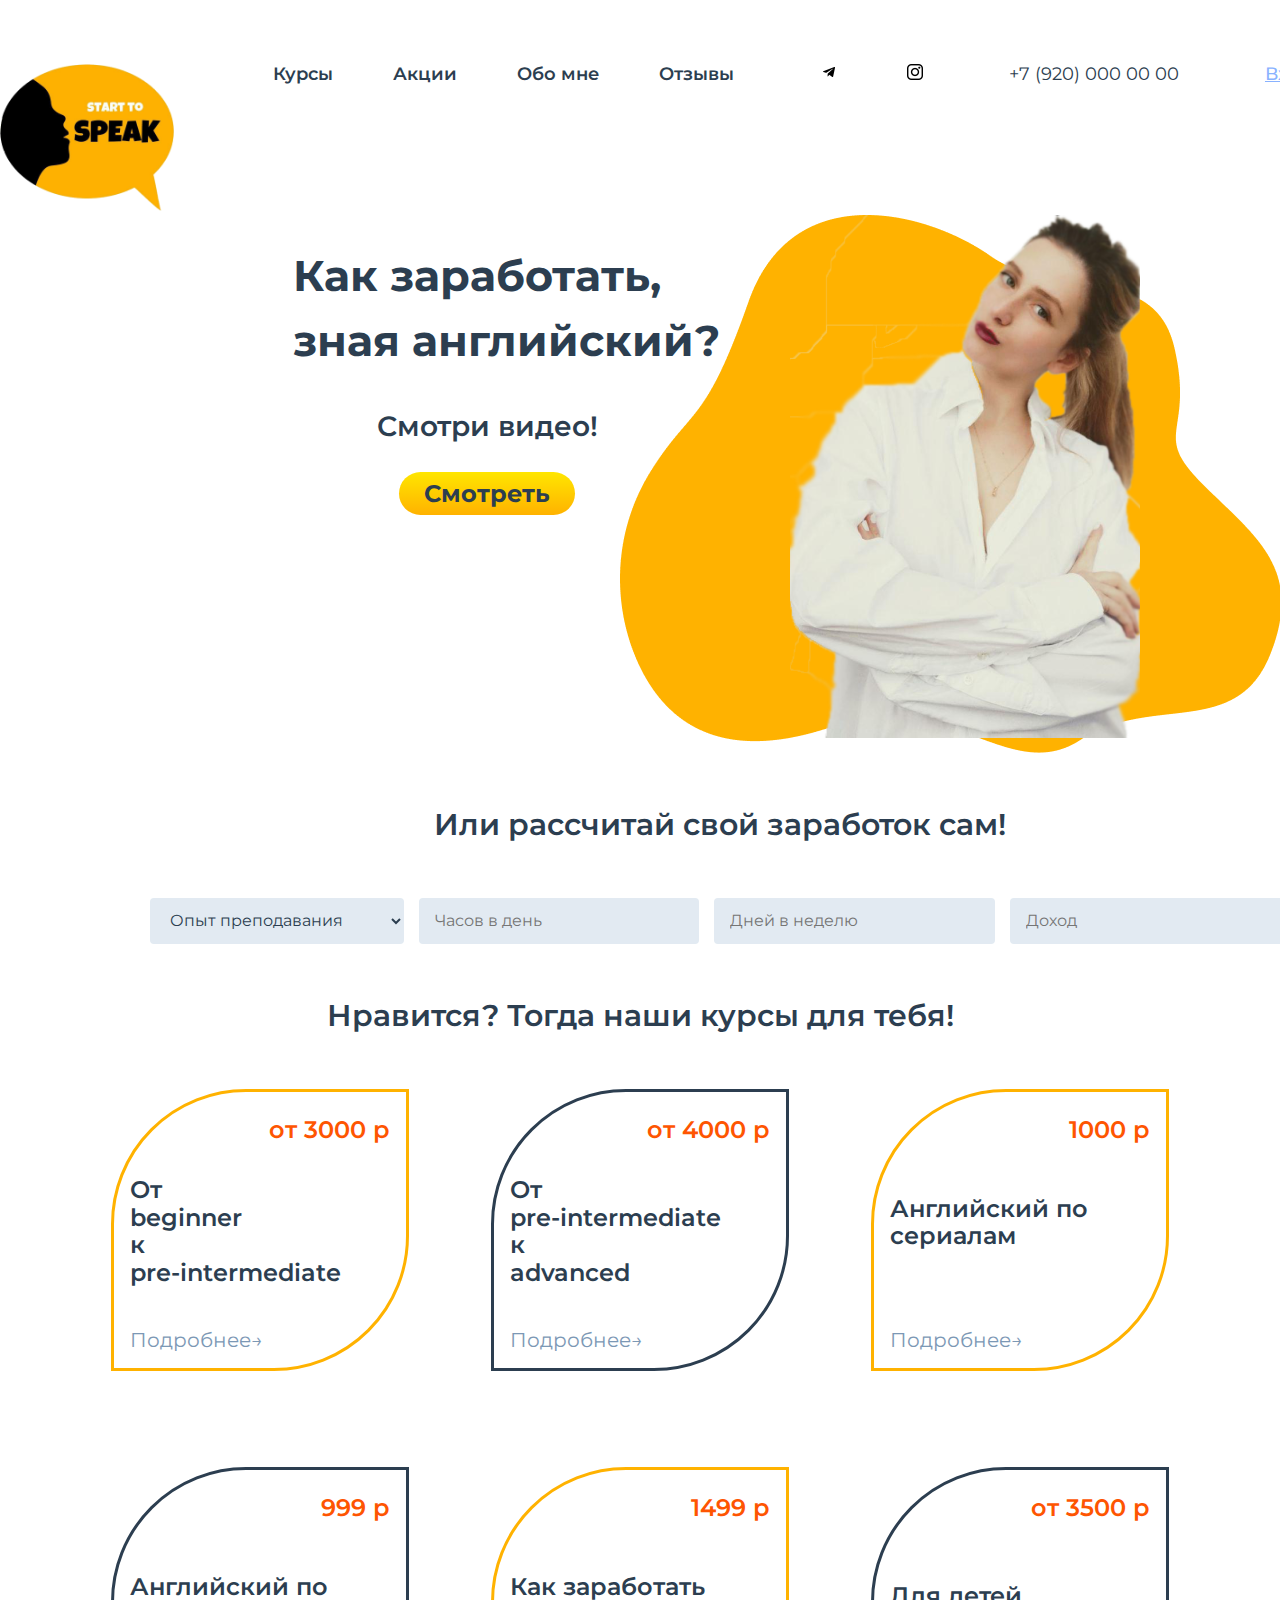
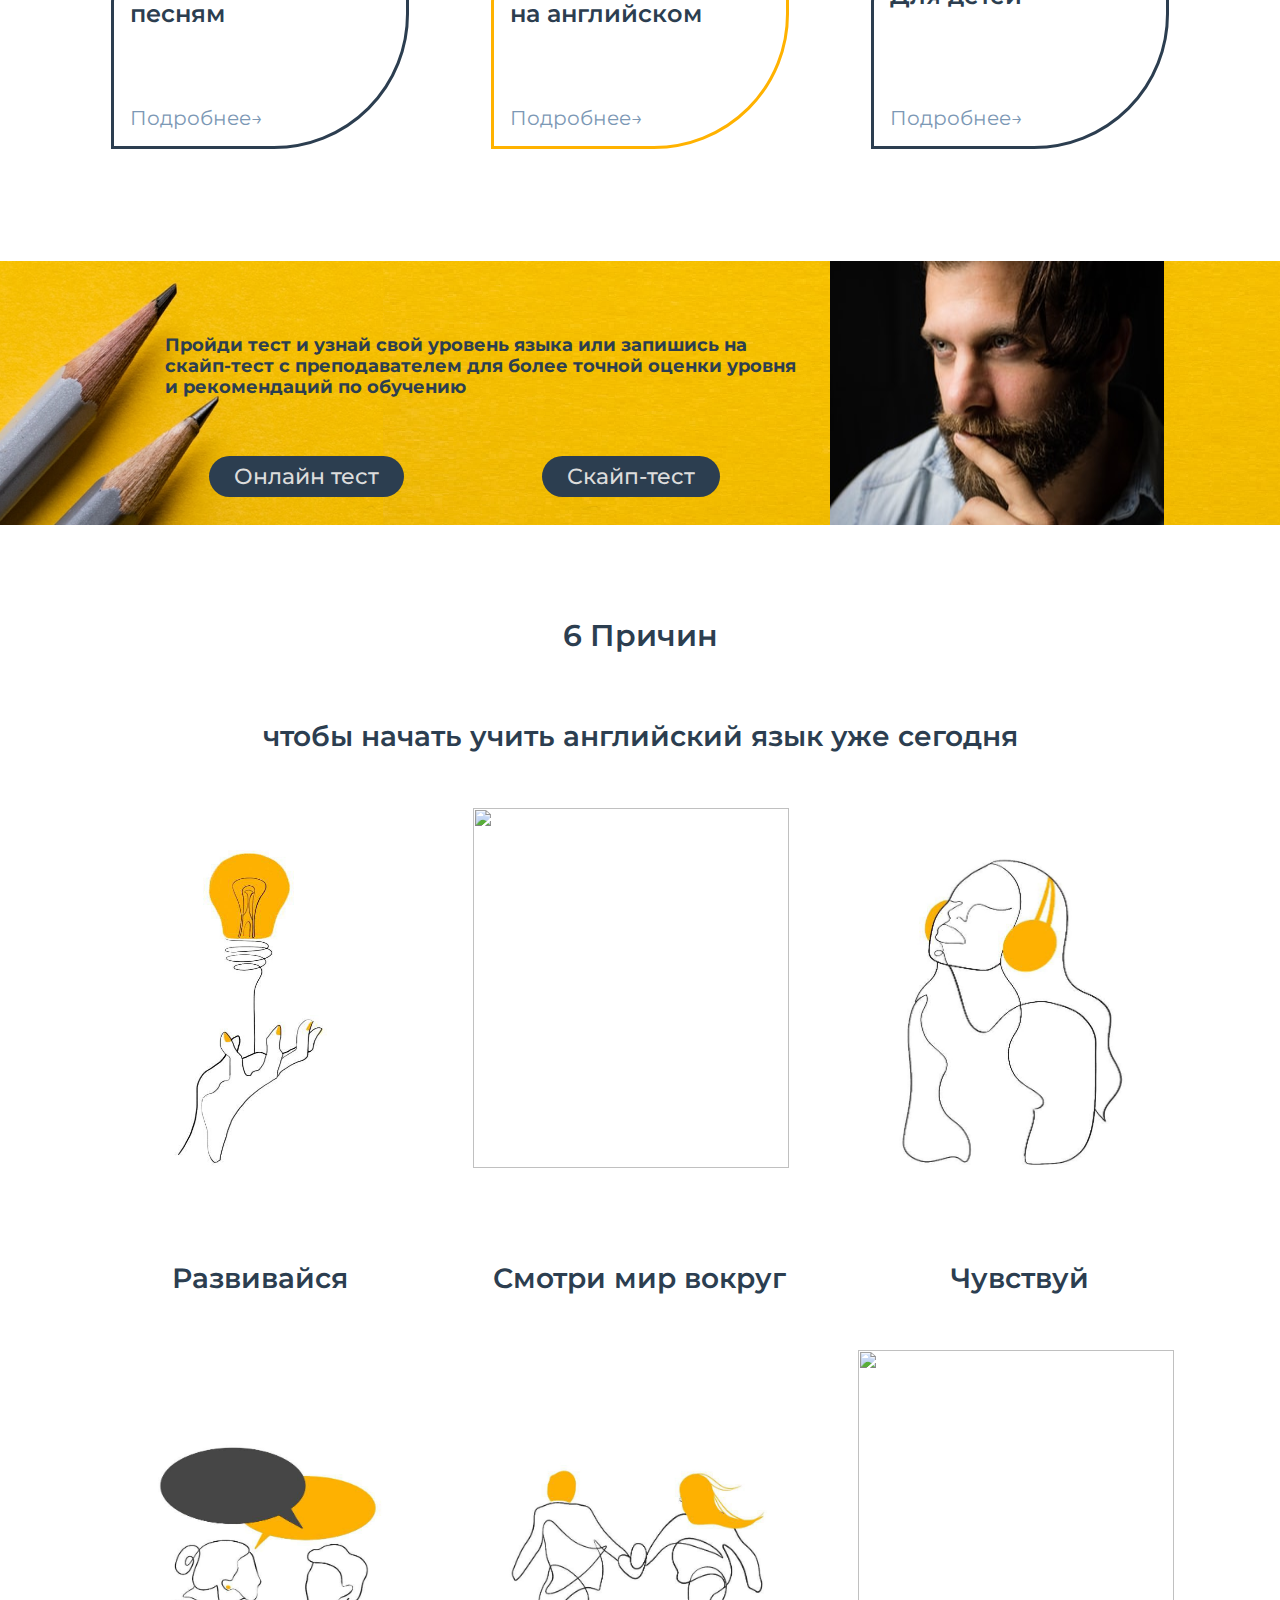
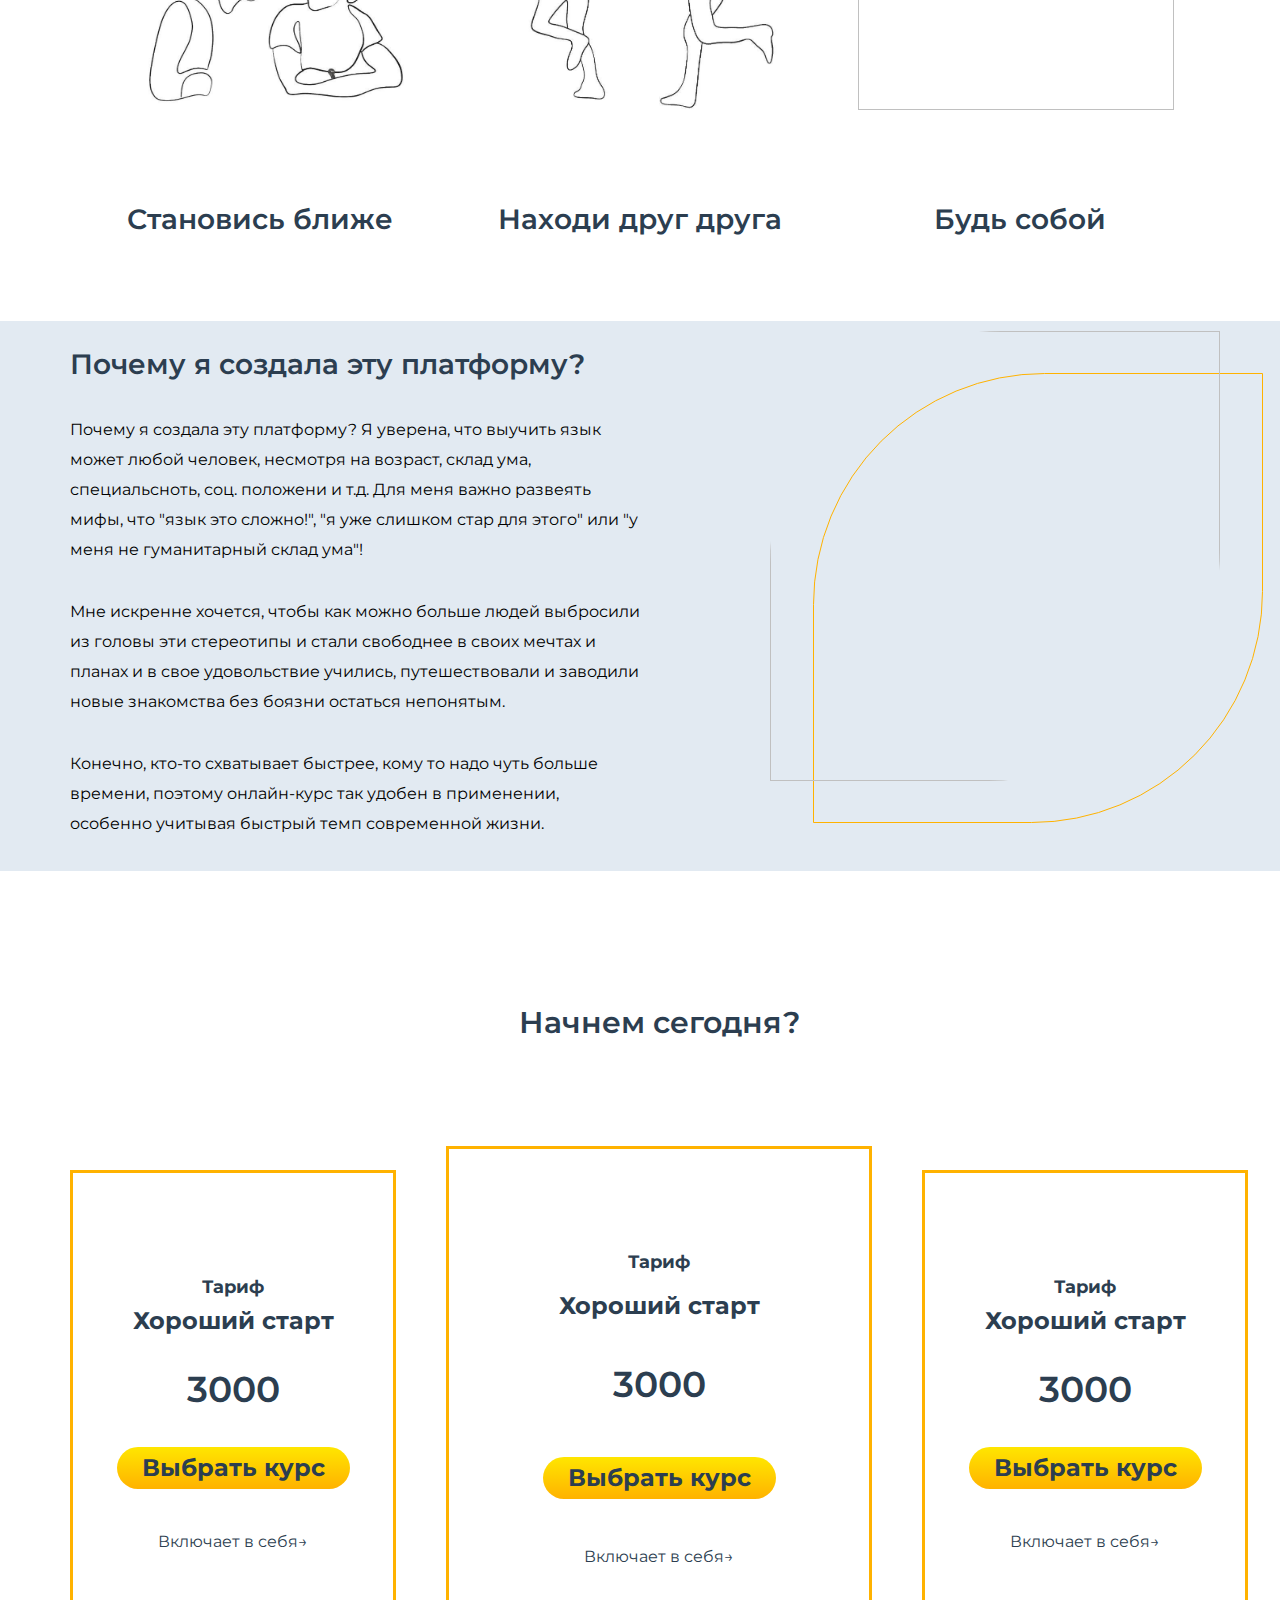
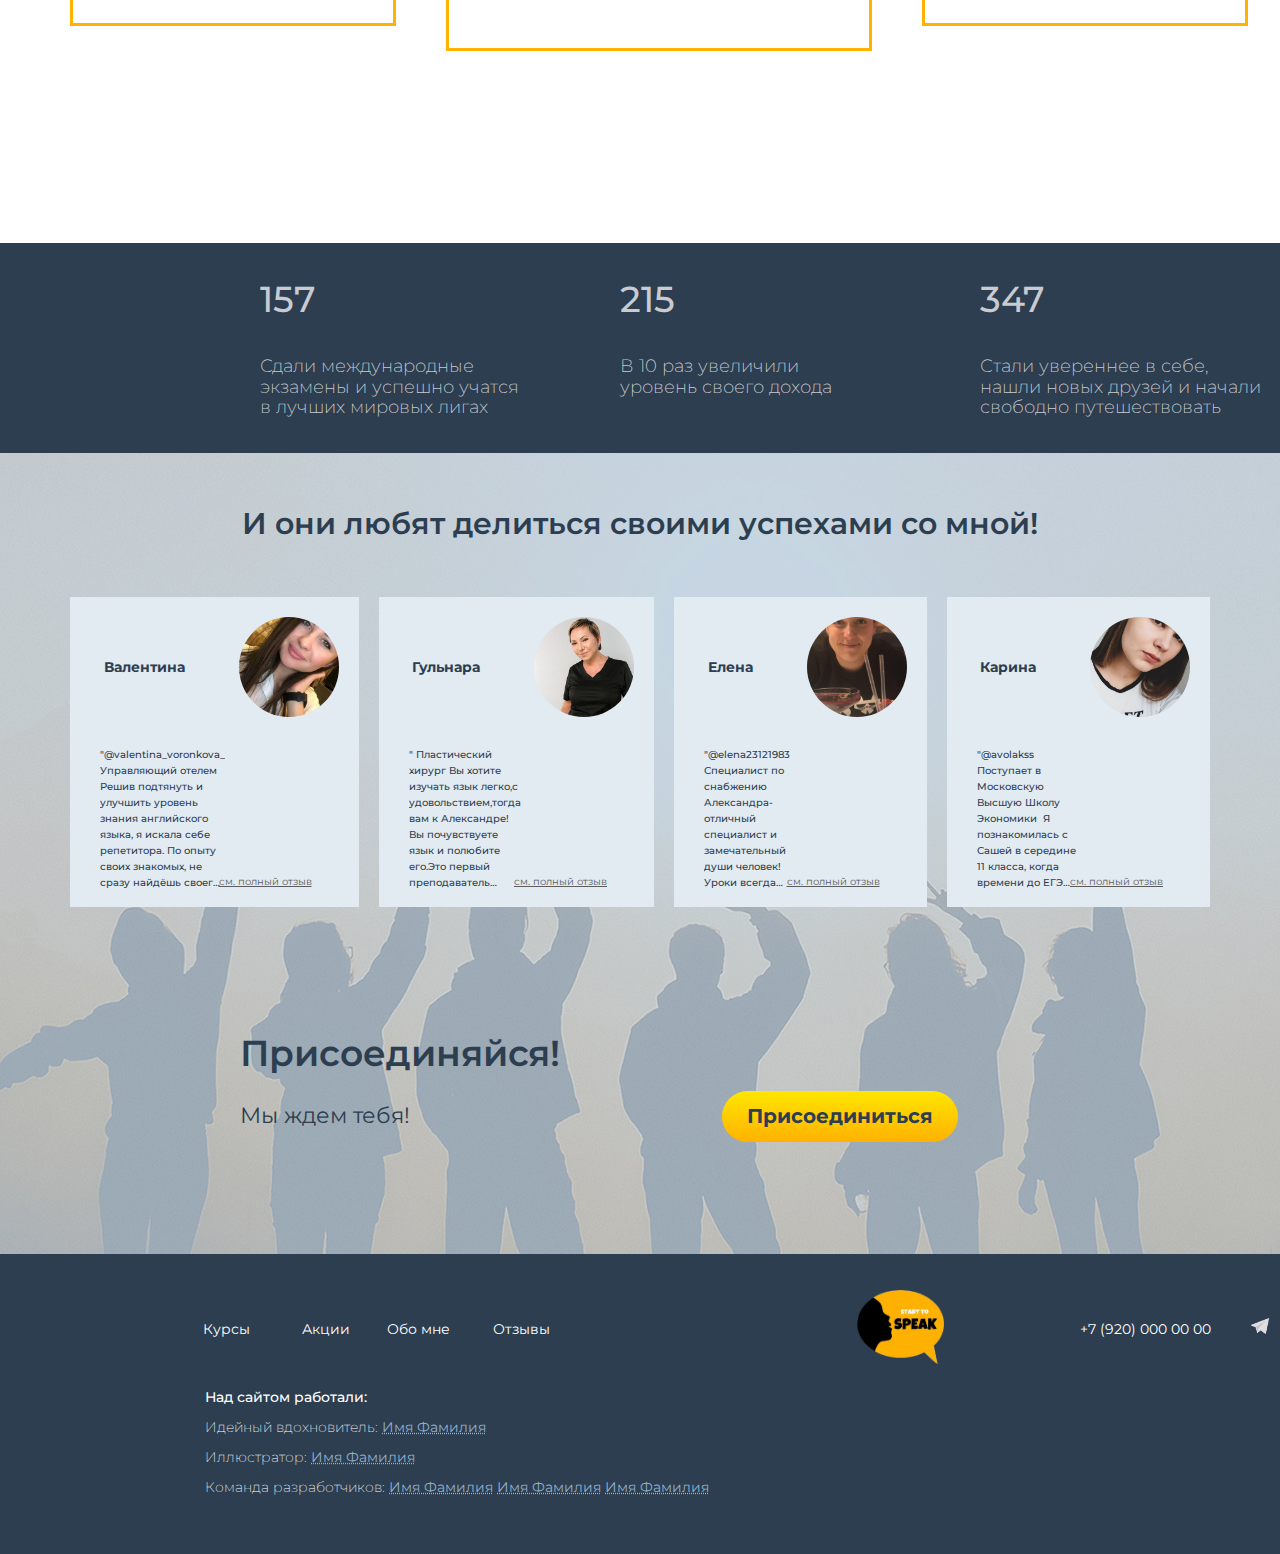
==== index.html @ d88ab827 "Merge branch 'master' of https://github.com/taulybys/start-to-speak.github.io" ====
<!DOCTYPE html>
<html>
<head>
    <meta charset='utf-8'>
    <link rel='stylesheet' type='text/css' media='screen' href='style.css'>
    <title>Page Title</title>
    <meta name="viewport" content="width=device-width, initial-scale=1">
    <link rel="stylesheet" href="normalize.css">
    <link href="https://fonts.googleapis.com/css2?family=Montserrat:wght@200;300;400;500;600;700;800&display=swap" rel="stylesheet">
    <script src="http://code.jquery.com/jquery-latest.min.js" type="text/javascript"></script>
    <script src='go.js'></script>
    <script src='base.js'></script>
</head>
<body>
     <div class="preloader">
    <div class="preloader__row">
      <div class="preloader__item"></div>
      <div class="preloader__item"></div>
    </div>
  </div>
    <script>
    window.onload = function () {
      document.body.classList.add('loaded_hiding');
      window.setTimeout(function () {
        document.body.classList.add('loaded');
        document.body.classList.remove('loaded_hiding');
      }, 500);
    }
  </script>
  <div class="inTop"><span>Наверх</span></div>
    <header class="header">
    <div class="top-content width1440 d-grid">
        <div class="logo">
            <img src="images/logo.png" alt="Start to Speak" title="Start to Speak"/>
        </div>
        <nav class="top-menu d-grid m0">
            <ul class="top-menu-list d-grid l-style-n m0">
                <li><a href="course.html">Курсы</a></li>
                <li><a href="akcii.html">Акции</a></li>
                <li><a href="about_me.html">Обо мне</a></li>
                <li><a href="otzyvy-buttons.html">Отзывы</a></li>
            </ul>
        </nav>
            <div class="top-contacts d-grid">
                <a href=""><img src="images/telegram.png" alt="telegram" class="telegram"></a>
                <a href=""><img src="images/instagram.png" alt="instagram" class="instagram"></a>
                <p class="number m0">+7 (920) 000 00 00</p>
                <a href="">Вход/Регистрация</a>
            </div>
    </div>
    </header>
    <section class="section">
    <div class="section-item-1 d-grid width1440">
        <div>
            <h1>Как заработать,<br>зная английский?</h1>
            <h4>Смотри видео!</h4>
            <a href="" class="btn-yellow">Смотреть</a>
        </div>
        <img src="images/centralphoto.png" alt="" class="d-grid">
    </div>
    <div class="section-item-2 width1440">
        <h2 class = "secondary-title">Или рассчитай свой заработок сам!</h2>
        <form class="d-grid width1140 m0">
        	<select class = "select" name="Опыт" onchange="calc()" id="experience">
        		<option value = "none" id = "" hidden="">Опыт преподавания</option>
        		<option value="250">Без опыта</option>
        		<option value="500">3-10 учеников</option>
        		<option value="1000">Более 10 учеников</option>
        	</select>
            <input type="number" onchange="calc()" value="" name="" id="hour" placeholder="Часов в день" required />
            <input type="number" onchange="calc()" value="" name="" id="day" placeholder="Дней в неделю" required />
            <input type="number" onchange="calc()" value="" name="" id="result" placeholder="Доход" required />
        </form>
    </div>
    <div class="section-item-3 width1140">
        <h2 class = "secondary-title">Нравится? Тогда наши курсы для тебя!</h2>
        <div class="course d-grid">
            <div class="course-item-1 b-yellow d-grid">
                <p>от 3000 р</p>
                <h4>От<br>beginner<br>к<br>pre-intermediate</h4>
                <a href="">Подробнее→</a>
            </div>
            <div class="course-item-2 b-black d-grid">
                <p>от 4000 р</p>
                <h4>От<br>pre-intermediate<br>к<br>advanced</h4>
                <a href="">Подробнее→</a>
            </div>
            <div class="course-item-3 b-yellow d-grid">
                <p>1000 р</p>
                <h4>Английский по<br>сериалам</h4>
                <a href="">Подробнее→</a>
            </div>
            <div class="course-item-4 b-black d-grid">
                <p>999 р</p>
                <h4>Английский по<br>песням</h4>
                <a href="">Подробнее→</a>
            </div>
            <div class="course-item-5 b-yellow d-grid">
                <p>1499 р</p>
                <h4>Как заработать<br>на английском</h4>
                <a href="">Подробнее→</a>
            </div>
            <div class="course-item-6 b-black d-grid">
                <p>от 3500 р</p>
                <h4>Для детей</h4>
                <a href="">Подробнее→</a>
            </div>
        </div>                                                          
    </div>                  
    <div class="section-item-4">
        <div>
            <h5>Пройди тест и узнай свой уровень языка или запишись на<br>скайп-тест с преподавателем для более точной оценки уровня<br>и рекомендаций по обучению</h5>
            <a href="" class="btn-dark">Онлайн тест</a>
            <a href="" class="btn-dark">Скайп-тест</a>
        </div>
    </div>
    <div class="section-item-5">
    	<h2 class = "secondary-title">6 Причин</h2>
    	<h4>чтобы начать учить английский язык уже сегодня</h4>
    	<div class="cases width1140 d-grid">
    		<div class="case-1 case-frame">
    			<img class = "case-img" src="images/hand-and-lamp1.jpg" alt="">
    			<p class="case">Учись в лучших институтах мира</p>
    			<h4>Развивайся</h4>
    		</div>
    		<div class="case-2 case-frame">
    			<img class = "case-img" src="images/for-travelling2.jpg" alt="">
    			<p class="case">Путешествуй, не ограничивая себя</p>
    			<h4>Смотри мир вокруг</h4>
    		</div>
    		<div class="case-3 case-frame">
    			<img class = "case-img" src="images/feel1.jpg" alt="">
    			<p class="case">Смотри, слушай, читай</p>
    			<h4>Чувствуй</h4>
    		</div>
    		<div class="case-4 case-frame">
    			<img class = "case-img" src="images/be-closer1.jpg" alt="">
    			<p class="case">Находи друзей и партнеров по всему миру</p>
    			<h4>Становись ближе</h4>
    		</div>
    		<div class="case-5 case-frame">
    			<img class = "case-img" src="images/find-each-other1.jpg" alt="">
    			<p class="case">Найди любовь, где бы она ни пряталась</p>
    			<h4>Находи друг друга</h4>
    		</div>
    		<div class="case-6 case-frame">
    			<img class = "case-img" src="images/crowd2.jpg" alt="">
    			<p class="case">Выбирай сам где хочешь быть.</p>
    			<h4>Будь собой</h4>
    		</div>
    	</div>
    </div>
    <div class = "max-width-container">
	    <div class="why-create d-grid width1140">
	    	<div class="text-block">
	    		<h3>Почему я создала эту платформу?</h3>
	    		<p>Почему я создала эту платформу?

					Я уверена, что выучить язык может любой человек, несмотря на возраст, склад ума, специальсноть, соц. положени и т.д. Для меня важно развеять мифы, что "язык это сложно!", "я уже слишком стар для этого" или "у меня не гуманитарный склад ума"! <br>
				</p>

				<p>
					Мне искренне хочется, чтобы как можно больше людей выбросили из головы эти стереотипы и стали 	свободнее в своих мечтах и планах и в свое удовольствие учились, путешествовали и заводили новые знакомства без боязни остаться непонятым. <br>
				</p>

				<p>
					Конечно, кто-то схватывает быстрее, кому то надо чуть больше времени, поэтому онлайн-курс так удобен в применении, особенно учитывая быстрый темп современной жизни.
				</p>
	    	</div>
	    
	    	<div class="image-block">
	    		<div class="rectangle"><p> </p></div>
	    		<img class = "rounded-photo"src="images/teacher2.jpg" alt="">
	    	</div>
    	</div>
    </div>
    <div class="tarifes d-grid width1140">
    	<h2 class = "secondary-title">Начнем сегодня?</h2>
    	<div class="good-start d-grid">
    		<h4>Тариф</h4>
    		<h3>Хороший старт</h3>
    		<p>3000</p>
    		<a href=""class = "btn-yellow-tarifes">Выбрать курс</a>
            <a href="">Включает в себя→</a>
        </div>
    	<div class="teacher-pet d-grid">
    		<h4>Тариф</h4>
    		<h3>Хороший старт</h3>
    		<p>3000</p>
    		<a href=""class = "btn-yellow-tarifes">Выбрать курс</a>
    		<a href="">Включает в себя→</a>
    	</div>
    	<div class="intensive d-grid">
    		<h4>Тариф</h4>
    		<h3>Хороший старт</h3>
    		<p>3000</p>
    		<a href=""class = "btn-yellow-tarifes">Выбрать курс</a>
    		<a href="">Включает в себя→</a>
    	</div>
    </div>
    <div class="backgound-tarif--to-footer">
    <div class="section-item-7">
        <div class="result width1440 d-grid m0">
            <h3>157</h3>
            <h3>215</h3>
            <h3>347</h3>
            <h5>Сдали международные<br>экзамены и успешно учатся<br>в лучших мировых лигах</h5>
            <h5>В 10 раз увеличили<br>уровень своего дохода</h5>
            <h5>Стали увереннее в себе,<br>нашли новых друзей и начали<br>свободно путешествовать</h5>
        </div>
    </div>
    <div class="section-item-8">
        <h2 class="secondary-title">И они любят делиться своими успехами со мной!</h2>
        <div class="review d-grid m0 width1140">
            <div class="review-item-1 background d-grid r-i-col">
                <h6>Валентина</h6>
                <div class="circle back-img-item-1">
                </div>
                <p class="crop-text">"@valentina_voronkova_
                    Управляющий отелем
                    Решив подтянуть и улучшить уровень знания английского языка, я искала себе репетитора. По опыту своих знакомых, не сразу найдёшь своего учителя, с которым будем комфортно, понятно и адаптивно! Многие меняют ни одного репетитора, в процессе обучения. Но мне дико повезло, и встретив Александру, с нашей первой встречи, я поняла, что наше общение будет перспективно 😊 
                    Саша, прекрасный человек и высококлассный профессионал  своего дела, я получаю дикое удовольствие от наших уроков, много получаю полезных советов от Саши по обучению и самостоятельно! 
                    Саша, спасибо тебе большое за твой труд и за твою сто процентную отдачу❤️🙏🏻"</p><a href="otzyvy-list.html">см. полный отзыв</a>
            </div>
            <div class="review-item-2 background d-grid r-i-col">
                <h6>Гульнара</h6>
                <div class="circle back-img-item-2">
                </div>
                <p class="crop-text">"
                    Пластический хирург
                    Вы хотите изучать язык легко,с удовольствием,тогда вам к Александре!
                    Вы почувствуете язык и полюбите его.Это первый преподаватель который открыл для меня доступную и понятную грамматику английского языка.Если вы выберете этого преподавателя,у вас точно все получится!Удачи!!"</p><a href="otzyvy-list.html">см. полный отзыв</a>
            </div>
            <div class="review-item-3 background d-grid r-i-col">
                <h6>Елена</h6>
                <div class="circle back-img-item-3">
                </div>
                <p class="crop-text">"@elena23121983
                    Специалист по снабжению
                    Александра- отличный специалист и замечательный души человек! Уроки всегда изобилуют интересными фактами и лайфхаками как перевести слово по смыслу, как подобрать синонимы и сделать свою речь на английском языке более разнообразной. Программы уроков очень адаптивны, 95% разговора на ЛЮБУЮ тему - на английском. Это очень круто! А когда преподаватель и по-человечески интересен и разносторонне развит - то успех у учеников точно будет! Это моя четвёртая попытка выучить язык и первый раз мне действительно учеба нравится! Спасибо! "</p><a href="otzyvy-list.html">см. полный отзыв</a>
            </div>
            <div class="review-item-4 background d-grid r-i-col">
                <h6>Карина</h6>
                <div class="circle back-img-item-4">
                </div>
                <p class="crop-text">"@avolakss
                    Поступает в Московскую Высшую Школу Экономики 
                    Я познакомилась с Сашей в середине 11 класса, когда времени до ЕГЭ по английскому языку оставалось не так много, а объём того, что нужно выучить, был огромным. Первое, что сразу расположило к преподавателю - открытость, лёгкость в общении и индивидуальный подход. Для меня важно, чтобы заниматься было комфортно, а прогресс чувствовался. Во время подготовки Саша очень тактично и мягко указывала на мои ошибки, подробно разбирая каждую из них. С первого занятия было понятно, что у неё есть своя методика, свой особый стиль преподавания. Кроме того, Саша пунктуальна, занятия всегда начинались вовремя, и даже с учётом того, что в середине года мы были вынуждены были перейти на онлайн-режим (а это был мой первый подобный опыт), качество занятий осталось неизменно высоким. Профессионализм Саши в сочетании с любовью к своему делу дали результат: она помогла мне не только подготовиться к экзамену, но и полюбить английский язык. 

                    Теперь я могу спокойно идти на экзамен, потому что, благодаря трепетному отношению Саши и знаниям, полученным на занятиях, я уверена в хорошем результате.
                    
                    Я считаю, что мне очень повезло с преподавателем, поэтому я хотела бы продолжать наши занятия и после ЕГЭ!"</p><a href="otzyvy-list.html">см. полный отзыв</a>
            </div>
        </div>
    </div>
    <div class="section-item-9 d-grid m0">
        <h2>Присоединяйся!</h2><br>
        <h4>Мы ждем тебя!</h4>
        <a href="">Присоединиться</a>
    </div>
    </div>
    </section>
    <footer class="footer">
        <div class="footer-content width1440 d-grid">
            <nav class="footer-menu d-grid">
                <ul class="footer-menu-list d-grid l-style-n">
                    <li><a href="course.html">Курсы</a></li>
                    <li><a href="">Акции</a></li>
                    <li><a href="">Обо мне</a></li>
                    <li><a href="">Отзывы</a></li>
                </ul>
            </nav>
            <div class="logo-footer">
                <img src="images/logo.png" alt="Start to Speak" title="Start to Speak"/>
            </div>
            <div class="footer-contacts d-grid">
                <p class="number">+7 (920) 000 00 00</p>
                <a href=""><img src="images/telegramwhite.png" alt="telegram" class="telegram-footer"></a>
                <a href=""><img src="images/instagramwhite.png" alt="instagram" class="instagram-footer"></a>
            </div>
            <div class="credits d-grid">
                <h5>Над сайтом работали:</h5>
                <div>
                    <p>Идейный вдохновитель:
                    <a href="">Имя Фамилия</a></p>
                </div>
                <div>
                    <p>Иллюстратор:
                    <a href="">Имя Фамилия</a></p>
                </div>            
                <div>
                    <p>Команда разработчиков:
                    <a href="">Имя Фамилия</a>
                    <a href="">Имя Фамилия</a>
                    <a href="">Имя Фамилия</a></p>
                </div>
            </div>
        </div>
    </footer>
</body>
</html>
---- style.css ----
/* FONTS/TEXT */

body {
    font-family: 'Montserrat', sans-serif;
    color: #2c3e50;
  }
a {
    text-decoration: none;
}


/* DEFAULT */


.d-grid {
    display: grid;
}
.l-style-n {
    list-style: none;
}
.btn-dark {
    padding: 7px 25px;
    background-color: #2c3e50;
    border-radius: 30px;
    font-weight: 500;
    color: gainsboro;
}
.btn-yellow {
    font-size: 24px;
    padding: 7px 25px;
    background: linear-gradient(#FFE600, #FFB200);
    border-radius: 30px;
    font-weight: 700;
    color: #2C3E50;
}
.btn-yellow-s {
    padding: 7px 25px;
    background: linear-gradient(#FFE600, #FFB200);
    border-radius: 30px;
    font-weight: 700;
    color: #2C3E50;
}
.width1440 {
    width: 1440px;
    margin: 0 auto;
}
.width1140 {
    width: 1140px;
    margin: 0 auto;
}
.width840 {
    width: 840px;
}
.b-black {
    border: 3px solid #2c3e50;
    width: 260px;
    height: 260px;
    padding-left: 1em;
    padding-right: 1em;
    padding-bottom: 1em;
    border-radius: 135px 0 135px 0;
}
.b-yellow {
    border:3px solid #ffb200;
    width: 260px;
    height: 260px;
    padding-left: 1em;
    padding-right: 1em;
    padding-bottom: 1em;
    border-radius: 135px 0 135px 0;

}
.secondary-title {
    text-align: center;
    font-size: 30px;
    font-weight: 600;
    padding: 1em;
}
.m0 {
    margin: 0 auto;
    padding: 0;
}

/*---------------------*/
/*прелоадер*/
 .preloader {
      /*фиксированное позиционирование*/
      position: fixed;
      /* координаты положения */
      left: 0;
      top: 0;
      right: 0;
      bottom: 0;
      /* фоновый цвет элемента */
      background: #fff;
      /* размещаем блок над всеми элементами на странице (это значение должно быть больше, чем у любого другого позиционированного элемента на странице) */
      z-index: 1001;
    }

    .preloader__row {
      position: relative;
      top: 50%;
      left: 50%;
      width: 70px;
      height: 70px;
      margin-top: -35px;
      margin-left: -35px;
      text-align: center;
      animation: preloader-rotate 2s infinite linear;
    }

    .preloader__item {
      position: absolute;
      display: inline-block;
      top: 0;
      background-color: #ffb200;
      border-radius: 100%;
      width: 35px;
      height: 35px;
      animation: preloader-bounce 2s infinite ease-in-out;
    }

    .preloader__item:last-child {
      top: auto;
      bottom: 0;
      animation-delay: -1s;
    }

    @keyframes preloader-rotate {
      100% {
        transform: rotate(360deg);
      }
    }

    @keyframes preloader-bounce {

      0%,
      100% {
        transform: scale(0);
      }

      50% {
        transform: scale(1);
      }
    }

    .loaded_hiding .preloader {
      transition: 0.3s opacity;
      opacity: 0;
    }

    .loaded .preloader {
      display: none;
    }


/* HEADER */
.inTop {
    position: fixed;
    left: 0px;
    top: 0px;
    width: 20%;
    height: 100%;
    opacity: 0.5;
    filter: alpha(opacity=50);
    cursor: pointer;
    display: none;
}
.inTop:hover {
    background-color:rgba(205, 214, 219, 0.3);
    z-index: 250;
    opacity: 1;
    filter: alpha(opacity=100);
}
.inTop span {
    display: block;
    width: 100%;
    margin-top: 20px;
    text-align: center;
     font-size: 110%;
    color: #52466a;
    font-family: Georgia, Times, serif;
    font-weight: bold;
}
.header {
    margin-top: 4em;
}
.top-content {
    grid-template-columns: 13% 44% 43%;
}
.logo img{
    width: 174px;
    height: 147px;
}
.telegram {
    width: 16px;
    height: 16px;
}
.instagram {
    width: 16px;
    height: 16px;
}
ul {
    padding-left: 0;
}
.top-menu {
    font-size: 18px;
}
.top-menu-list a{
    color: #2C3E50;
}
.top-menu-list a:hover {
    opacity:1;
    color: #ff6600;
    cursor: pointer;
}
.top-menu-list {
    grid-template-columns: repeat(4, auto);
    grid-gap: 60px;
    font-weight: 600;
}
.top-contacts {
    grid-template-columns: repeat(4, auto);
    font-size: 18px;
    grid-gap: 40px;
}
.top-contacts p {
    justify-items: start;
    font-weight: 400;
}
.top-contacts a:nth-child(4){
    text-decoration: underline;
    color: #89b2ff;
    font-weight: 500;
    justify-self: end;
}
.top-contacts a:nth-child(4):hover {
    opacity:1;
    color: #ff6600;
    cursor: pointer;
}

/* media */

    @media screen and (max-width: 380px) {
        body {
            width: auto;
        }
        .top-content {
            grid-template-columns: none;
            grid-template-rows: 130px 30px 30px;
            justify-items: center;
        }
        .logo img{
            width: 174px;
            height: 147px;
        }
        .telegram {
            width: 16px;
            height: 16px;
        }
        .instagram {
            width: 16px;
            height: 16px;
        }
        ul {
            padding-left: 0;
        }
        .top-menu {
            font-size: 18px;
        }
        .top-menu-list a{
            color: #2C3E50;
        }
        .top-menu-list a:hover {
            opacity:1;
            color: #ff6600;
            cursor: pointer;
        }
        .top-menu-list {
            /* grid-template-columns: none;
            grid-template-rows: repeat(4, auto); */
            grid-gap: 60px;
            font-weight: 600;
        }
        .top-contacts {
            grid-template-rows: repeat(4, auto);
            font-size: 18px;
            grid-gap: 40px;
        }
        .top-contacts p {
            justify-items: start;
            font-weight: 400;
        }
        .top-contacts a:nth-child(4){
            text-decoration: underline;
            color: #89b2ff;
            font-weight: 500;
            justify-self: end;
        }
        .top-contacts a:nth-child(4):hover {
            opacity:1;
            color: #ff6600;
            cursor: pointer;
        }
    }

/* SECTION */

/* SECITEM-1 */
 
.section-item-1 {
    grid-template-columns: 50% 50%;

}
.section-item-1 div:first-child {
    justify-self: end;
    z-index: 1;
}
.section-item-1 img {
    justify-self: start;
    margin-left: -100px;
    z-index: 0;
}
.section-item-1 h1 {
    line-height: 1.5em;
    font-size: 43px;
}
.section-item-1 h4 {
    margin-left: 3em;
    font-weight: 600;
    font-size: 28px;
}
.section-item-1 a {
    margin-left: 4.4em;
}
.section-item-1 a:hover {
    opacity:1;
    background: #FFE600; 
    cursor: pointer;
}

/* SECITEM-2 */

.section-item-2 form{
    grid-template-columns: repeat(4, auto);
    grid-gap: 15px;
}
input[type="number"] {
    padding: 0.8em 1em;
    border: 0;
    border-radius: 4px;
    background: #E2EAF2;
}
input:focus {
    outline: none;
}
.select {
    background-color: #E2EAF2;
    border-radius: 4px;
    border: 0;
    color: #2c3e50;
    font-family: Montserrat;
    padding: 0.8em 1em;
}
.select option {
    background: #E2EAF2;
}
.select option:hover {
    background: #7a98b6;
    border-bottom: dashed 1px;
    outline: dotted red;
}


/* SECITEM-3 */

.course-item-1 {
    grid-area: ci1;
}
.course-item-2 {
    grid-area: ci2;
}
.course-item-3 {
    grid-area: ci3;
}
.course-item-4 {
    grid-area: ci4;
}
.course-item-5 {
    grid-area: ci5;
}
.course-item-6 {
    grid-area: ci6;
}
.course {
    grid-template-areas: "ci1 ci2 ci3"
                         "ci4 ci5 ci6" ;
    grid-template-columns: repeat(3, 1fr);
    grid-row-gap: 6em;
    justify-items: center;
}
.course a {
    align-self: flex-end;
    font-size: 20px;
    color: #7C98B5;
}
.course a:hover {
    opacity: 1;
    color: #ff6600;
}
.course h4 {
    margin: 0;
    margin-bottom: 1em;
    align-self: auto;
    font-size: 24px;
    font-weight: 600;
}
.course p {
    color: #FE5501;
    justify-self: end;
    font-size: 24px;
    font-weight: 600;
}

/* SECITEM-4 */

.section-item-4 h5 {
    padding-top: 4em;
    padding-bottom: 2em;
}
.section-item-4 a:nth-child(2) {
    margin-left: 2em;
}
.section-item-4 a:nth-child(3){
    margin-left: 6em;
}
.section-item-4 a:hover {
    opacity:1;
    background: #ffffff; 
    color: #5c5c5c;
    cursor: pointer;
}
.section-item-4  {
    margin: 0 auto;
    margin-top: 7em;
    background: url("images/skype1.png") no-repeat;
    background-color: #E9B200;
}
.section-item-4 div:nth-child(1) {
    margin: 0 auto;
    padding-left: 7.5em;
    width: 1140px;
    height: 264px;
    background: url("images/photo-1521572267360-ee0c2909d518.jpg") no-repeat 830px;
    font-size: 22px;
}

/*SECITEM-5*/

.section-item-5 {
    margin-top: 4em;
}
.section-item-5 h4{
    margin-bottom: 2em;
    text-align: center;
    font-size: 28px;
    font-weight: 600;
}
.case {
    position: relative;
    opacity: 0;
    font-weight: 700;
    font-family: 'Segoe UI';
    line-height: 400px;
    text-align: center;
    color: #2c3e50;
    animation: fade .5s linear forwards;
    z-index: 1;
}
.case-img {
    width: 316px;
    height: 360px;
}
.cases {
    grid-template-areas: "c1 c2 c3"
                         "c4 c5 c6" ;
    grid-template-columns: repeat(3, 1fr);
    justify-items: center;
    margin-bottom: 30px;
}
.case-1 {
    grid-area: c1;
}
.case-1 img {
    position: absolute;
}
.case-1 p {
    padding: 0 45px 0 45px;

}
.case-1 p:hover{
    opacity:1;
    background: rgb(255, 217, 1, 0.5); 
    cursor: pointer;
}
.case-2 {
    grid-area: c2;
}
.case-2 img {
    position: absolute;
}
.case-2 p {
    padding: 0 40px 0 40px;
}
.case-2 p:hover{
    opacity:1;
    background: rgb(255, 217, 1, 0.5); 
    cursor: pointer;
}
.case-3 {
    grid-area: c3;
}
.case-3 img {
    position: absolute;
}
.case-3 p {
    padding-right: 85px;
    padding-left: 85px;
}
.case-3 p:hover{
    opacity: 1;
    background: rgb(255, 217, 1, 0.5); 
    cursor: pointer;
}
.case-4 {
    grid-area: c4;
}
.case-4 img {
    position: absolute;
}
.case-4 p:hover{
    opacity:1;
    background: rgb(255, 217, 1, 0.5); 
    cursor: pointer;
}
.case-5 {
    grid-area: c5;
}
.case-5 img {
    position: absolute;
}
.case-5 p {
    padding: 0 15px 0 15px;

}
.case-5 p:hover{
    opacity:1;
    background: rgb(255, 217, 1, 0.5); 
    cursor: pointer;
}
.case-6{
    grid-area: c6;
}
.case-6 img {
    position: absolute;
}
.case-6 p {
    padding: 0 50px 0 50px;

}
.case-6 p:hover{
    opacity:1;
    background: rgb(255, 217, 1, 0.5); 
    cursor: pointer;
}

/*SECITEM-6*/

.max-width-container {
    max-width: 100%;
    height: 550px;
    opacity: 1;
    background: #E2EAF2;
    position: relative;
    z-index: 1;
}
.why-create {
    grid-template-columns: repeat(2, 1fr);
    margin-top: 6em;
    margin: auto;
    width: 1140px;
    height: 500px;
    position: relative;
}
.text-block {
    line-height: 30px;
}
.text-block p {
    padding-bottom: 0.5em;
    padding-top: 0.5em;
    color: #000;
    font-weight: 400;
    position: relative;
    z-index: 200;
}
.text-block h3 {
    font-size: 28px;
    font-weight: 600;
}

/* photo */

.rounded-photo {
    position: absolute;
    width: 450px;
    height: 450px;
    right: -10px;
    top: 10px;
    z-index: 200;
    background: url(.png);
    background-blend-mode: normal;
    border-radius: 231.5px 0px;
}
.rectangle {
    position: absolute;
    width: 450px;
    height: 450px;
    right: -53px;
    top: 52px;
    z-index: 200;
    border: 1px solid #FFB200;
    box-sizing: border-box;
    border-radius: 231.5px 0px;
}

/*Тарифы*/

.tarifes {
    margin-top: 5em;
    grid-template-areas: "tar tar tar"
                         "start pet intens" ;
    grid-template-columns: 1fr 1fr 1fr;
    grid-gap: 50px;
    align-items: center;
}
.tarifes h2 {
    grid-area: tar;
}
.tarifes h4 {
    font-size: 18px;
}
.tarifes h3 {
    font-size: 24px;
}
.tarifes p {
    font-size: 36px;
    font-weight: 600;
}
.tarifes a:last-child {
    margin-top: 20px;
    color: #2C3E50;
}
.tarifes a:last-child:hover {
    opacity:1;
    color: #ff6600;
    cursor: pointer;
}
.tarifes a:nth-child(4):hover {
    opacity:1;
    background: #FFE600; 
    cursor: pointer;
}
.good-start {
    grid-area: start;
    width: 320px;
    height: 450px;
    border: 3px solid #ffb200;
    text-align: center;
    align-content: center;
    grid-template-rows: 30px 50px 90px 90px 30px;
}
.teacher-pet {
    grid-area: pet;
    width: 420px;
    height: 499px;
    border: 3px solid #ffb200;
    text-align: center;
    align-content: center;
    grid-template-rows: 40px 60px 100px 100px 40px;
}
.intensive {
    grid-area: intens;
    width: 320px;
    height: 450px;
    border: 3px solid #ffb200;
    text-align: center;
    align-content: center;
    grid-template-rows: 30px 50px 90px 90px 30px;
}
.btn-yellow-tarifes {
    font-size: 24px;
    justify-self: center;
    align-self: center;
    padding: 7px 25px;
    background: linear-gradient(#FFE600, #FFB200);
    border-radius: 30px;
    font-weight: 700;
    color: #2C3E50;
}

/* SECITEM-7 */
.section-item-7 {
    background-color: #2C3E50;
    margin-top: 12em;
}
.result {
    grid-template-columns: repeat(3, 25%);
    grid-template-rows: repeat(2, 1fr);
    justify-content: center;
    height: 210px;
    padding-left: 5em;
    color: #fffbfbc0;
}
.result h3 {
    font-weight: 500;
    font-size: 36px;
    align-self: center;
}
.result h5 {
    margin: 0 0;
    font-weight: 250;
    font-size: 18px;
    align-self: flex-start;
}

/* SECITEM-8 */


.background {
    background-color: #E2EAF2;
}
.review {
    grid-template-columns: repeat(4, auto);
    grid-template-rows: 310px;
    grid-gap: 20px;
}
.review a {
    text-decoration: underline;
    color: #5c5c5c;
    justify-self: start;
    align-self: end;
    font-size: 10px;
    margin-bottom: 19px;
}
.review a:hover {
    opacity: 1;
    color: #FE5501;
}
.circle {
    width: 100px;
    height: 100px;
    border-radius: 180px;
    box-sizing: border-box;
    background-size: 150%;
    background-position: center;
}
.back-img-item-1 {
    background-image: url(отзывы/Валентина/IMG-20200509-WA0006.jpg);
}
.back-img-item-2 {
    background-image: url(отзывы/Гульнара/IMG-20200509-WA0004.jpg);
}
.back-img-item-3 {
    background-image: url(отзывы/Елена/IMG-20200509-WA0002.jpg);
}
.back-img-item-4 {
    background-image: url(отзывы/Карина/Screenshot_20200509-195019_2.png);
}
.crop-text {
    display: -webkit-box;
    -webkit-line-clamp: 9;
    -webkit-box-orient: vertical;
    overflow-y: hidden;
}
.r-i-col {
    grid-template-columns: auto 140px;
    grid-template-rows: 140px auto;
    justify-items: center;
    align-items: center;
}
.review h6 {
    font-size: 14px;
    line-height: 16px;
}
.review p {
    font-weight: 500;
    grid-template-rows: 1fr;
    font-size: 10px;
    line-height: 16px;
    margin-left: 3em;
    justify-self: start;
    align-self: start;
}

/* SECITEM-9 */
.section-item-9 {
    grid-template-columns: 1fr 1fr;
    grid-template-rows: 1fr;
    width: 800px;
    padding: 6em;
}
.section-item-9 h2 {
    font-size: 36px;
    font-weight: 600;
    margin-bottom: 0;
}
.section-item-9 h4 {
    font-size: 22px;
    font-weight: 400;
}
.section-item-9 a:hover { 
    opacity: 1;
    background: #FFE600; 
    cursor: pointer;
}
.section-item-9 a {
    font-size: 20px;
    justify-self: center;
    align-self: center;
    align-content: flex-start;
    padding: 14px 25px;
    background: linear-gradient(#FFE600, #FFB200);
    border-radius: 30px;
    font-weight: 700;
    color: #2C3E50;
    
}
.backgound-tarif--to-footer {
    background: url(images/backforjoin.jpg) no-repeat;
    background-position: center center;

}

/* FOOTER */


.footer {
    height: 300px;
    background-color: #2C3E50;
    color: #FFFFFF;
}
.footer a {
    color: #ffffff;
}
.footer-content {
    grid-template-columns: 2fr 1fr 1fr;
    grid-template-rows: 150px;
}
.footer-menu-list {
    grid-template-columns: repeat(4, 100px);
    align-self: center;
    justify-items: end;
    font-size: 14px;
    margin-left: 150px;
}
.footer-menu-list a:hover {
    opacity: 1;
    color:#ff6600;
}
.footer-contacts {
    grid-template-columns: repeat(3, auto);
    grid-gap: 10px;
    justify-self: start;
    align-self: center;
    font-size: 14px;
}
.telegram-footer {
    margin-top: 10px;
    padding-left: 30px;
    padding-right: 30px;
    width: 18px;
    height: 18px;
}
.instagram-footer {
    margin-top: 10px;
    width: 18px;
    height: 18px;
}
.logo-footer {
    justify-self: center;
    align-self: center;
}
.logo-footer img {
    width: 87px;
    height: 74px;
}
.credits {
    grid-template-rows: repeat(4, 30px);
    justify-items: start;
    align-items: center;
    margin-left: 205px;
    margin-top: -22px;
    padding: 0;
    font-size: 14px;
}
.credits p {
    font-weight: 200;
}
.credits a {
    font-weight: 400;
    color: #91AECB;
    text-decoration: underline dotted;
}
.credits a:hover {
    opacity: 1;
    color:#ff6600;
}
.credits h5 {
    margin: 0;
    padding: 0px;
    font-size: 14px;
    font-weight: 500;
}



/*---------------------------------------------------------------------*/
/*new page course*/
/*---------------------------------------------------------------------*/


.podbor-course-1 {
    margin-top: 0px;
    grid-template-areas: "course-h2 course-h2 course-h2 course-h2"
                         "course-text course-text course-text course-image"
                         "btn1 btn2 . course-image"
                         ". . . course-image";
    grid-gap: 20px;
    margin-bottom:  30px;

}
.podbor-course-1 h2 {
    grid-area: course-h2;
}
.podbor-course-1 p {
    grid-area: course-text;
    line-height: 30px;
}
.podbor-course-1 img {
    grid-area: course-image;
    width: 424px;
    height: 380px;
}
.podbor-course-1 a:hover {
    opacity:1;
    background: #FFE600; 
    cursor: pointer;
}
}
.btn-on {
    grid-area: btn1;
}
.btn-skype {
    grid-area: btn2;
}
.podbor-course-2 {
    margin-top: 20px;
    background-color: #f1f4f7;
}
.pyramide {
    overflow: auto;
    margin-top: 70px;
    margin: auto;
    max-width: 1300px;
    height: 900px;
    margin: auto;
    position: relative;
}
.title-list {
    /*margin-top: -230px;*/
}
.super-top {
    margin-top: 35px;
    margin-left: 30px;
    float: left;
    width: 850px;
    line-height: 30px;
}
.top-p {
   width: 500px; 
   margin-top: 20px;
    margin-bottom: 30px;
    margin-left: 30px;
    line-height: 30px;
}
.low-p {
    position: absolute;
    top: 0px;
    right: 0px;
    width: 170px;
    text-align: center; 
    color: red;
    font-weight: 600;
    margin-top: 45px;
    margin-left: 30px;
    border: 1px solid red;
    padding: 15px;
}
.advanced {
    position: absolute;
    width: 150px;
    height: 80px;
    left: 980px;
    top: 210px;
    font-weight: 500;
    border: 1px solid #E12828;
    align-items: end;
    -webkit-transition: background-color 1.5s ease-out;
    -moz-transition: background-color 1.5s ease-out;
    -o-transition: background-color 1.5s ease-out;
    transition: background-color 1.5s ease-out;
}
.advanced span {
    opacity: 1;
    position: relative;
    padding: 5px 0 0 5px;
}
.advanced p {
    opacity: 0;
    position: relative;
    line-height: 5px;
    font-size: 1px;
}
.advanced:hover span {
    opacity: 0; 
    position: relative;
}
.advanced:hover p {
    opacity: 1;
    position: relative;
    z-index: 2;
    line-height: 25px;
    font-size: 16px;
    margin-top: -16px;
    margin-right: 5px;
    cursor: default; 
    color: #ffffff;
    padding: 0 10px 0 10px;
}
.advanced:hover {
    width: 1100px;
    height: 140px;
    left: 30px;
    top: 200px;
    z-index: 2;
    background-color: #b92323;
}
.upper-intermediate {
    position: absolute;
    width: 330px;
    height: 80px;
    left: 800px;
    top: 310px;
    font-weight: 500;
    border: 1px solid #FE7F01;
    align-items: end;
    -webkit-transition: background-color 1.5s ease-out;
    -moz-transition: background-color 1.5s ease-out;
    -o-transition: background-color 1.5s ease-out;
    transition: background-color 1.5s ease-out;
}
.upper-intermediate span {
    opacity: 1;
    position: relative;
    padding: 5px 0 0 5px;
}
.upper-intermediate p {
    opacity: 0;
    position: relative;
    line-height: 25px;
}
.upper-intermediate:hover span {
    opacity: 0; 
    position: relative;
}
.upper-intermediate:hover p {
    opacity: 1;
    position: relative;
    z-index: 2;
    margin-top: -16px;
    margin-right: 5px;
    background-position: 100% 0%;
    cursor: default; 
    color: #ffffff;
    padding: 0 10px 0 10px;
}
.upper-intermediate:hover {
    width: 1100px;
    height: 135px;
    left: 30px;
    top: 300px;
    z-index: 2;
    background-color: #e67301;
}
.upper-intermediate:hover .boy .toddler {
    opacity: 0;
}
.intermediate {
    position: absolute;
    width: 500px;
    height: 80px;
    left: 630px;
    top: 410px;
    font-weight: 500;
    border: 1px solid #FFB200;
    align-items: end;
    -webkit-transition: background-color 1.5s ease-out;
    -moz-transition: background-color 1.5s ease-out;
    -o-transition: background-color 1.5s ease-out;
    transition: background-color 1.5s ease-out;
}
.intermediate span {
    opacity: 1;
    position: relative;
    padding: 5px 0 0 5px;
}
.intermediate p {
    opacity: 0;
    position: relative;
    line-height: 25px;
}
.intermediate:hover span {
    opacity: 0; 
    position: relative;

}
.intermediate:hover p {
    opacity: 1;
    position: relative;
    z-index: 2;
    margin-top: -16px;
    margin-right: 5px;
    cursor: default; 
    color: #ffffff;
    padding: 0 10px 0 10px;
}
.intermediate:hover {
    width: 1100px;
    height: 135px;
    left: 30px;
    top: 400px;
    z-index: 2;
    background-color: #e29e00;
}
.pre-intermediate {
    position: absolute;
    width: 700px;
    height: 80px;
    left: 430px;
    top: 510px;
    font-weight: 500;
    border: 1px solid #FFE600;
    align-items: end;
    -webkit-transition: background-color 1.5s ease-out;
    -moz-transition: background-color 1.5s ease-out;
    -o-transition: background-color 1.5s ease-out;
    transition: background-color 1.5s ease-out;
}
.pre-intermediate span {
    opacity: 1;
    position: relative;
    padding: 5px 0 0 5px;
}
.pre-intermediate p{
    opacity: 0;
    position: relative;
    line-height: 25px;
}
.pre-intermediate:hover span {
    opacity: 0; 
    position: relative;
}
.pre-intermediate:hover p {
    opacity: 1;
    position: relative;
    z-index: 2;
    margin-top: -16px;
    margin-right: 5px;
    cursor: default; 
    color: #ffffff;
    padding: 0 10px 0 10px;
}
.pre-intermediate:hover {
    width: 1100px;
    height: 140px;
    top: 500px;
    left: 30px;
    z-index: 2;
    background-color: #dac400;
}
.elementary {
    position: absolute;
    width: 900px;
    height: 80px;
    left: 230px;
    top: 610px;
    font-weight: 500;
    border: 1px solid #A5EF00;
    align-items: end;
    -webkit-transition: background-color 1.5s ease-out;
    -moz-transition: background-color 1.5s ease-out;
    -o-transition: background-color 1.5s ease-out;
    transition: background-color 1.5s ease-out;
}
.elementary span {
    opacity: 1;
    position: relative;
    padding: 5px 0 0 5px;
}
.elementary p{
    opacity: 0;
    position: relative;
    line-height: 25px;
}
.elementary:hover span {
    opacity: 0; 
    position: relative;

}
.elementary:hover p {
    opacity: 1;
    position: relative;
    z-index: 2;
    margin-top: -16px;
    margin-right: 5px;
    cursor: default; 
    color: #ffffff;
    padding: 0 10px 0 10px;
}
.elementary:hover {
    width: 1100px;
    height: 135px;
    left: 30px;
    top: 600px;
    z-index: 2;
    background-color: #89c900;
}
.Start {
    position: absolute;
    width: 1100px;
    height: 80px;
    left: 30px;
    top: 710px;
    font-weight: 500;
    border: 1px solid #4BDC35;
    align-items: end;
    -webkit-transition: background-color 2s ease-out;
    -moz-transition: background-color 2s ease-out;
    -o-transition: background-color 2s ease-out;
    transition: background-color 2s ease-out;
}
.Start span {
    opacity: 1;
    position: relative;
    padding: 5px 0 0 5px;
}
.Start p{
    opacity: 0;
    position: relative;
    line-height: 25px;
}
.Start:hover span {
    opacity: 0; 
    position: relative;
}
.Start:hover p {
    opacity: 1;
    position: relative;
    z-index: 2;
    margin-top: -16px;
    margin-right: 5px;
    cursor: default; 
    color: #ffffff;
    padding: 0 10px 0 10px;
}
.Start:hover {
    top: 700px;
    height: 115px;
    background-color: #3ebb2e;
}
.babyad {
    position: absolute;
    width: 156px;
    height: 65px;
    left: 58px;
    top: 630px;
}
.babyblock {
    position: absolute;
    width: 84px;
    height: 109px;
    left: 280px;
    top: 486px;
}
.toddler {
    position: absolute;
    width: 63px;
    height: 133px;
    left: 472px;
    top: 370px;
}
.boy {
    position: absolute;
    width: 53px;
    height: 146px;
    left: 650px;
    top: 260px;
}
.youngster {
    position: absolute;
    width: 65px;
    height: 151px;
    left: 850px;
    top: 140px;
}
.man {
    position: absolute;
    width: 55px;
    height: 200px;
    left: 990px;
    top: 10px;
}
.horisont {
    width: 50px;
    border: 1px solid #2c3e50;
}
.line1 {
    position: absolute;
    right: 116px;
    top: 380px;
}
.line2 {
    position: absolute;
    right: 116px;
    top: 550px;
}
.line3 {
    position: absolute;
    right: 116px;
    top: 580px;
}
.line4 {
    position: absolute;
    right: 116px;
    top: 780px;
}
.vertical {
    border: 1px solid #2c3e50;
    transform: rotate(90deg);
}
.line5 {
    position: absolute;
    right: 31px;
    top: 465px;
    width: 169px;
}
.line6 {
    position: absolute;
    right: 18px;
    top: 680px;
    width: 197px;
}
.Block1 {
    position: absolute;
    right: 20px;
    top: 680px;
}
.Block2 {
    position: absolute; 
    right: 20px;
    top: 465px;
}
.best-courses {
    grid-template-rows: repeat (6, 1fr);
    grid-row-gap: 35px;
    margin-bottom:  40px;
}
.million {
    background: url(images/elena-mozhvilo-4HmRaRF7s1Y-unsplash3.jpg) 100% no-repeat;
    background-position: 0px;
    grid-template-rows: 2fr 1fr;
    grid-gap:   30px;
    padding: 40px;
}
.million a {
    width: 280px;
    height: 35px;
    font-size: 24px;
    font-weight: 600;
}
.million a:hover {
        opacity:1;
    background: #fff; 
    color: #2c3e50;
    cursor: pointer;
}
.million h3 {
    align-self: end;
}
.banner-grid {
    grid-template-areas: "ban-txt ban-txt"
                          "ybtn      dbtn";
    grid-gap: 30px;
}
.banner-grid h3 {
    grid-area: ban-txt;
    font-size: 30px;
    font-weight: 600;
    align-self: end;
}
.begin {
    background: url(images/start2.jpg) 100% no-repeat;
    background-position:     -420px;
    grid-template-rows: 2fr 1fr;
    grid-template-columns: 1fr 9fr;
    padding: 40px;
}
.middle {
    background: url(images/winner1.jpg) 100% no-repeat;
    background-position:     0px;
    grid-template-rows: 2fr 1fr;
    grid-template-columns: 1fr 9fr;
    padding: 40px;
}
.episods {
    background: url(images/white-male-1847732_1280.jpg) 100% no-repeat;
    background-position:     0px;
    grid-template-rows: 2fr 1fr;
    grid-template-columns: 1fr 9fr;
    padding: 40px;
}
.songs {
    background: url(images/music.jpg) 100% no-repeat;
    background-position:     -20px;
    grid-template-rows: 2fr 1fr;
    grid-template-columns: 1fr 9fr;
    padding: 40px;
}
.kids {
    background: url(images/kids.jpg) 100% no-repeat;
    background-position: 0px;
    -webkit-background-size:    100%;
    background-size:    100%;
    grid-template-rows: 2fr 1fr;
    grid-template-columns: 1fr 9fr;
    padding: 40px;
    margin-bottom:  50px;
}
.y-knopa {
    width: 100px;
    height: 30px;
    grid-area: ybtn;
}
.y-knopa:hover {
    opacity:1;
    background: linear-gradient( #FFB200, #FFE600); 
    cursor: pointer;
}
.d-knopa {
    width: 320px;
    height: 30px;
    grid-area: dbtn;
    font-size: 24px;
}
.d-knopa:hover {
    background: #fff;
    color: #2c3e50;
}


/*-----------------------------------------------*/
/*page about me*/
/*-----------------------------------------------*/

.about {
    grid-template-rows: repeat (3, auto);
    grid-gap: 50px;
}
.first-about {
    grid-template-columns: repeat(2, auto);
}
.second-about {
    grid-template-columns: repeat(2, auto);
    padding-left: 70px;
}
.third-about {
    grid-template-rows: 1fr 2fr;
    grid-gap: 35px;
    margin-top: 25px;
}
.images-about {
    position: relative;
}
.txt {
    max-width: 690px;
    line-height: 30px;
}
.txt p{
    margin: 40px;
}
.images-about1 {
    margin-top: 80px;
    align-self: center;
    justify-self: end;
}
.images-about2 {
    margin-top: 60px;
    align-self: center;
    justify-self: start;
}
.rectangle-np {
    position: relative;
    width: 390px;
    height: 404px;
    z-index: 200;
    border: 1px solid #FFB200;
    box-sizing: border-box;
    border-radius: 231.5px 0px;
}
.rounded-photo-np {
    position: absolute;
    width: 390px;
    height: 404px;
    right: 30px;
    top: -30px;
    z-index: 300;
    background-blend-mode: normal;
    border-radius: 231.5px 0px;
}
.rectangle-np2 {
    position: relative;
    width: 390px;
    height: 404px;
    z-index: 200;
    border: 1px solid #FFB200;
    box-sizing: border-box;
    border-radius: 231.5px 0px;
}
.rounded-photo-np2 {
    position: absolute;
    width: 390px;
    height: 404px;
    right: 30px;
    top: -30px;
    z-index: 300;
    background-blend-mode: normal;
    border-radius: 231.5px 0px;
}
.motivation{
    text-align: center; 
    font-family: "Ekaterina";
    font-size: 28px;
    font-weight: 600;
    margin-bottom:  55px;
}

@font-face {
    /*шрифт*/
    font-family: "Ekaterina";
    src: url("fonts/ofont.ru_Ekaterina Velikaya Two.ttf") format("truetype"); 
    font-style: normal; 
    font-weight: normal; 
} 


/*--------------------------------*/
        /*akcii page*/
/*---------------------------------*/

.akcii {
    grid-template-rows: repeat (4, 300px);
    grid-gap: 40px;
}
.akcii-block {
    width: 1140px;
    height: 300px;
    grid-template-rows: 2fr 1fr;
    grid-gap: 50px;
    align-self: start;
}
.podrobnee-knop {
    margin-left: 40px;
    font-size: 19px;
    font-weight: 500;
}
.yellow-txt {
    color: #FFE600;
    font-size: 36px;
    font-weight: 700;
    margin-left: 40px;
    align-self: end;
}
.yel:hover {
    background: #FFE600;
}
.dar:hover {
    background: #ffffff;
    color: #2c3e50;
}
.dark-txt {
    font-size: 36px;
    font-weight: 700;
    margin-left: 40px;
    align-self: end;
}
.hot-10 {
    background: url(images/cubes.jpg) no-repeat;
}
.for-bro {
    background: url(images/bro.jpg) 100% no-repeat;
}
.opt {
    background: url(images/opt.jpg) 100% no-repeat;
}
.megamuzlo {
    background: url(images/muz.jpg) 100% no-repeat;
    margin-bottom:  60px;
}


/*----------------------------------*/
/*page-otzyvy-list*/
/*---------------------------------*/

.otzyvy-grid {
    grid-template-rows: repeat(5, auto);
    grid-gap: 20px;
    justify-items: center;
}
.otzyvy-block {
    padding: 20px;
    border: 2px #FFB200 dotted;
    border-radius: 30px;
    width: 840px;
}
.otzyvy-block p {
    font-size: 14px;
}
.otzyvy-block h6 {
    font-size: 18px;
}


/*-----------------------------------*/
/*page otzyvy-buttons*/
/*-----------------------------------*/
.otzyv-twobutt-grid {
    grid-template-rows: 100px 600px;
    grid-row-gap: 10px;
    grid-column-gap: 30px;
    margin: auto;
    margin-top: -30px;
}
.two-btns {
    grid-template-columns: repeat(2, 600px);
    align-self: center;
    grid-gap: 30px;
}
.large-buttons{
    padding: 40px 25px 48px 25px;
    background: linear-gradient(#FFE600, #FFB200);
    border-radius: 60px;
    width: 280px;
    height: 20px;
    font-size: 26px;
    font-weight: 600;
    color: #2c3e50;
    justify-self: center;
    text-align: center;
}
.large-buttons:hover {
    background: #FFE600;
}
.look-to-left {
    position: relative;
}
.look-to-right {
    position: relative;
}
.look-to-left img {
    opacity: 0;
    -webkit-transition: background-color 3s ease-out;
    -moz-transition: background-color 3s ease-out;
    -o-transition: background-color 3s ease-out;
    transition: background-color 3s ease-out;
}
.look-to-right img {
    opacity: 0;
    -webkit-transition: background-color 3s ease-out;
    -moz-transition: background-color 3s ease-out;
    -o-transition: background-color 3s ease-out;
    transition: background-color 3s ease-out;
}
.look-to-left:hover img {
    position: absolute;
    top: 148px;
    right: -350px;
    opacity: 1;
}
.look-to-right:hover img {
    position: absolute;
    top: 148px;
    left: -350px;
    opacity: 1;
}














































/*---------------------------------------*/
/*page review-form*/
/*---------------------------------------*/


form {
    margin: auto;
}
.grid-form-map {
    grid-template-areas: "name age prof"
                         "review review review"
                         "button button button";
    grid-template-columns: 350px 150px 350px;
    grid-template-rows: 50px 360px;
    grid-gap: 25px;
}
.grid-form-map input {
    padding: 0.8em 1em;
    border: 0;
    border-radius: 4px;
    background: #E2EAF2;
}
.form-client-name {
    grid-area: name;
}
.form-client-age {
    grid-area: age;
}
.form-client-profession {
    grid-area: prof;
}
.form-review {
    grid-area: review;
    align-items: start;
    background-color: #E2EAF2;
    border: 0;
}
.send {
    width: 200px;
    height: 60px;
    background: linear-gradient(#FFE600, #FFB200);
    border-radius: 30px;
    font-size: 20px;
    font-weight: 500;
    grid-area: button;
    justify-self: center;
    margin-bottom: 40px;
}
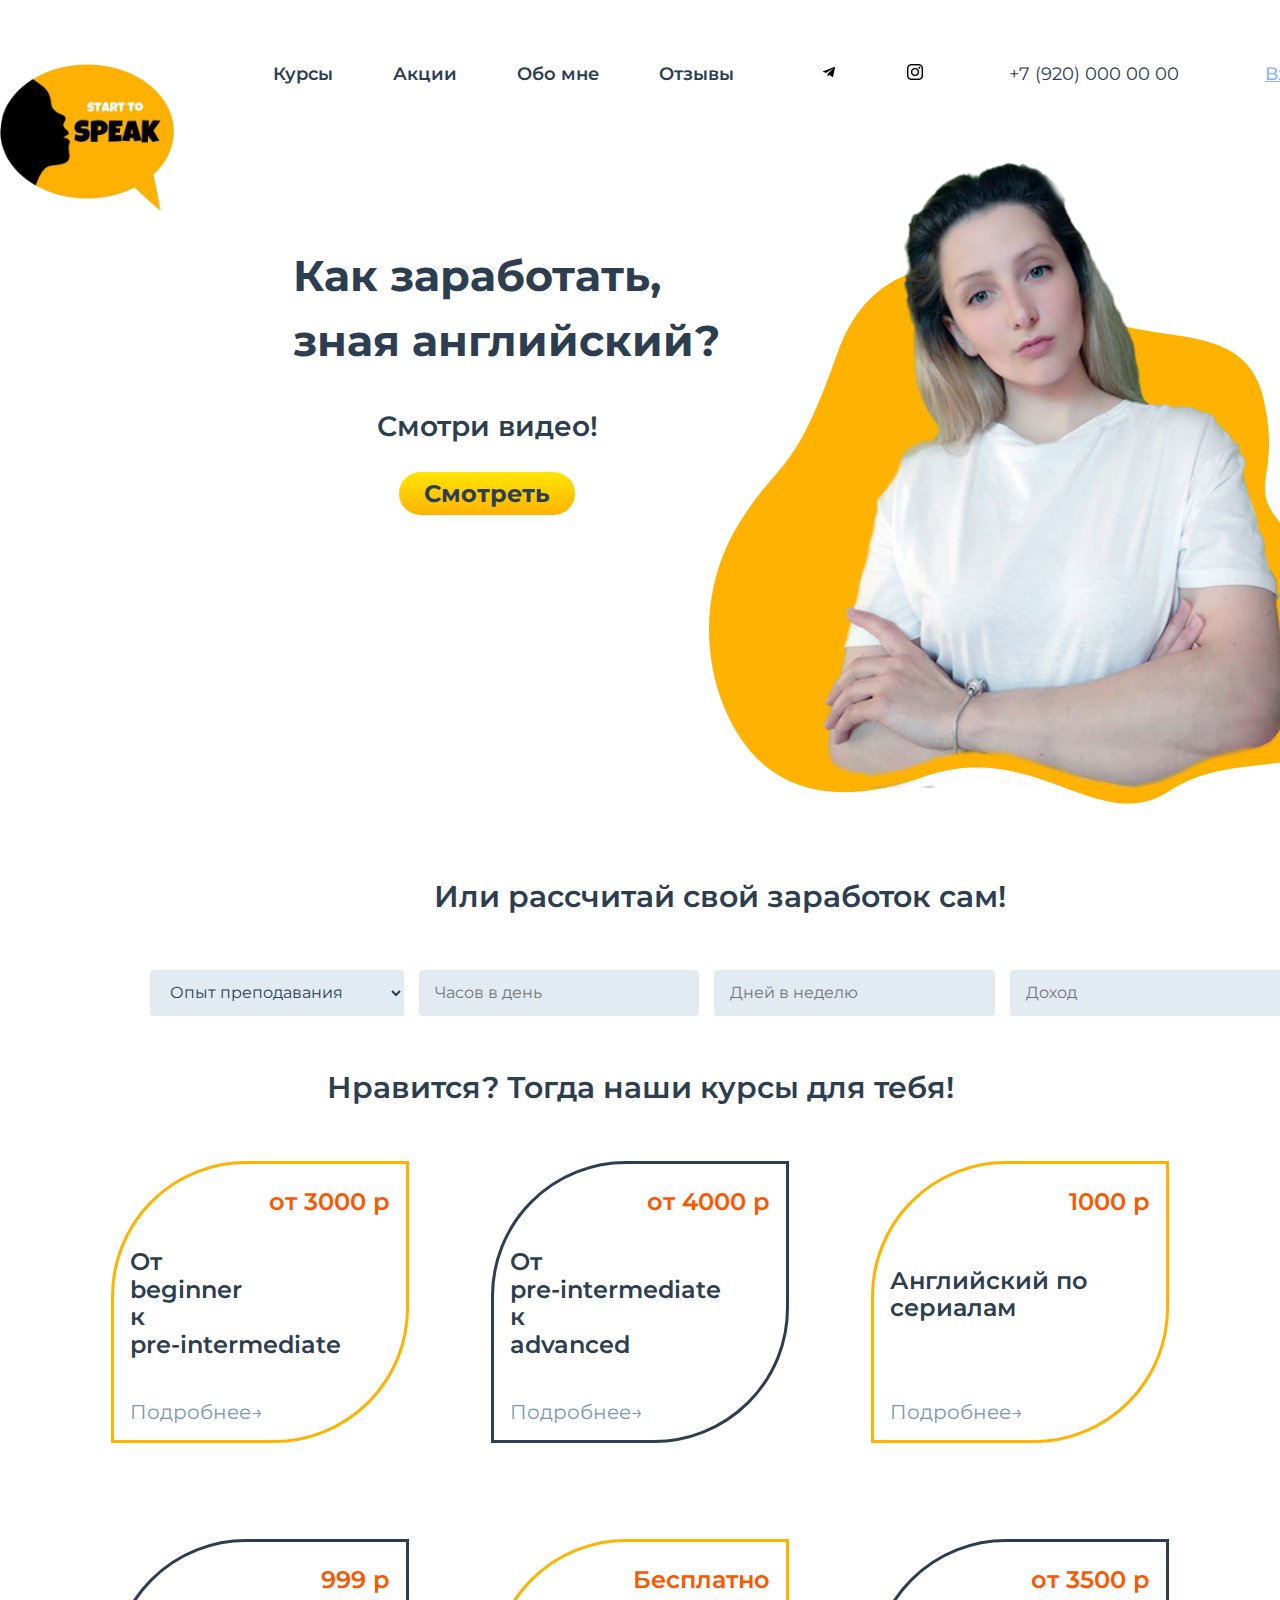
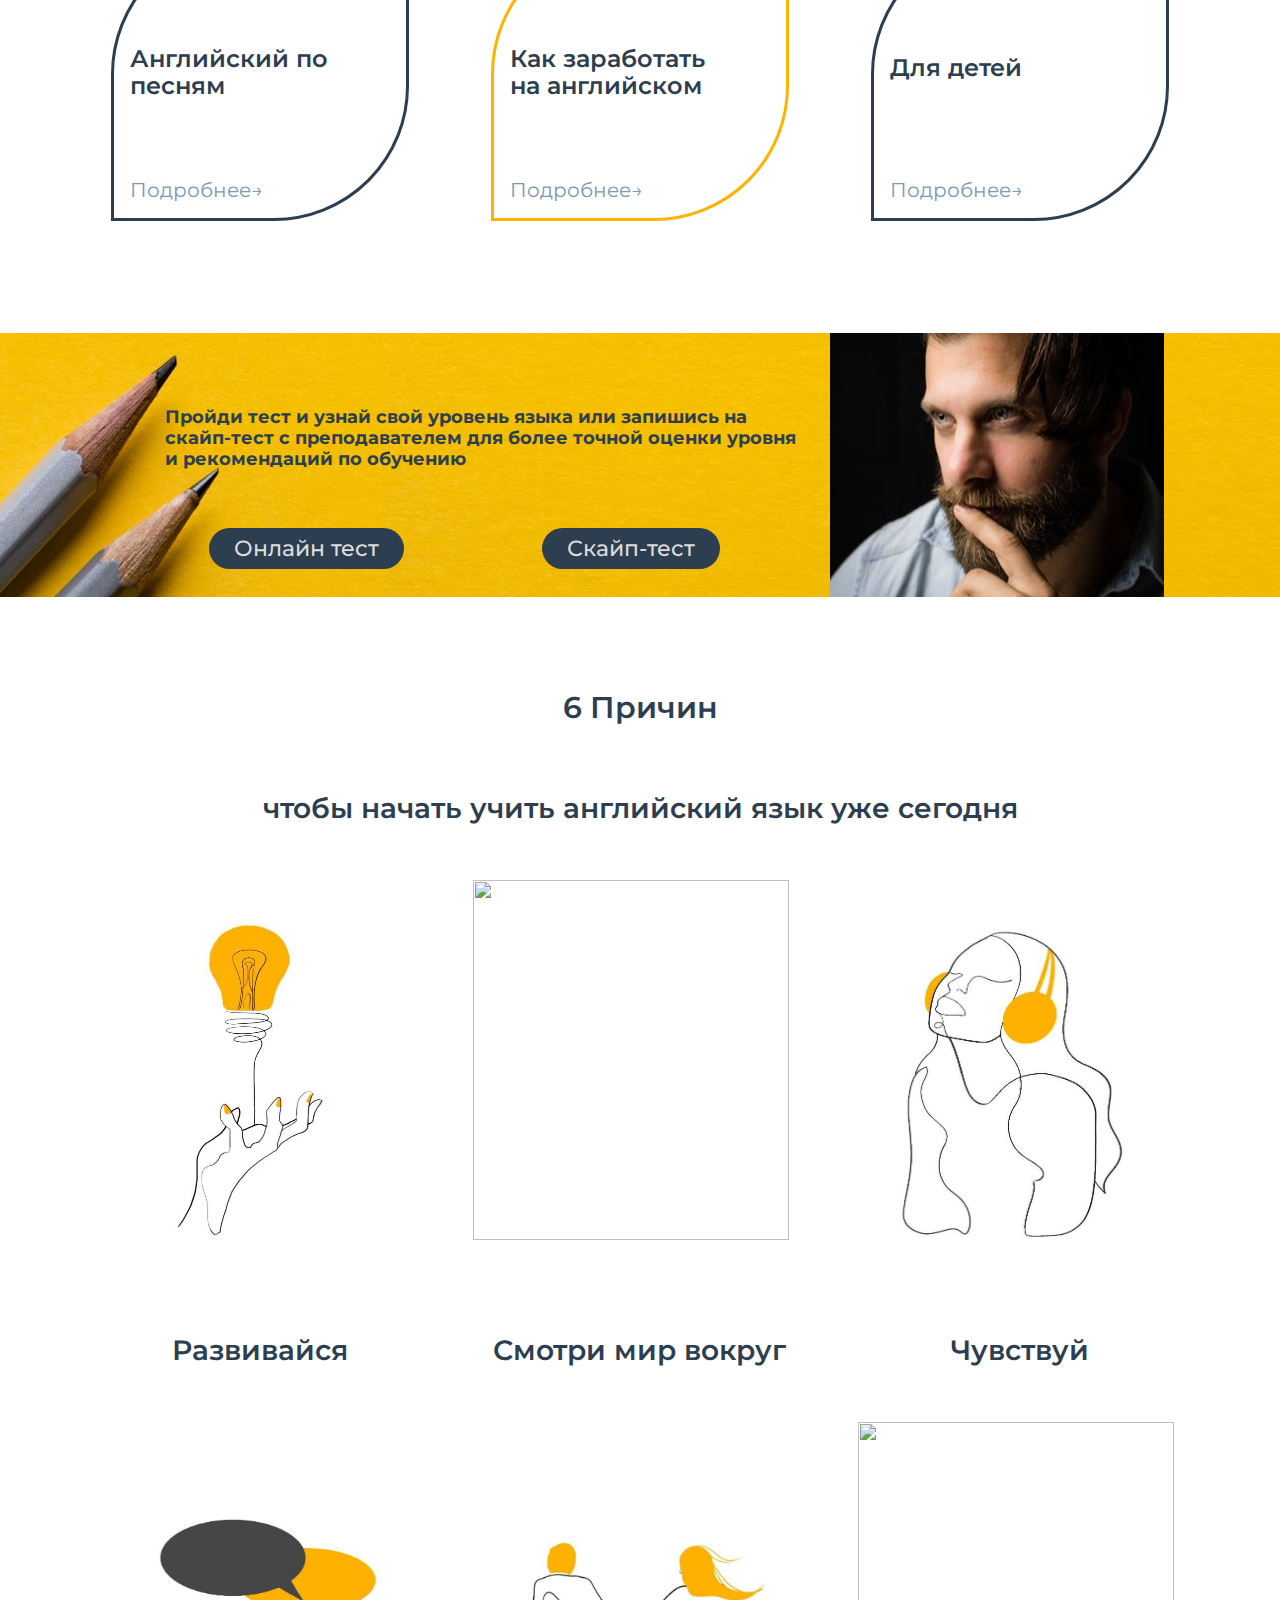
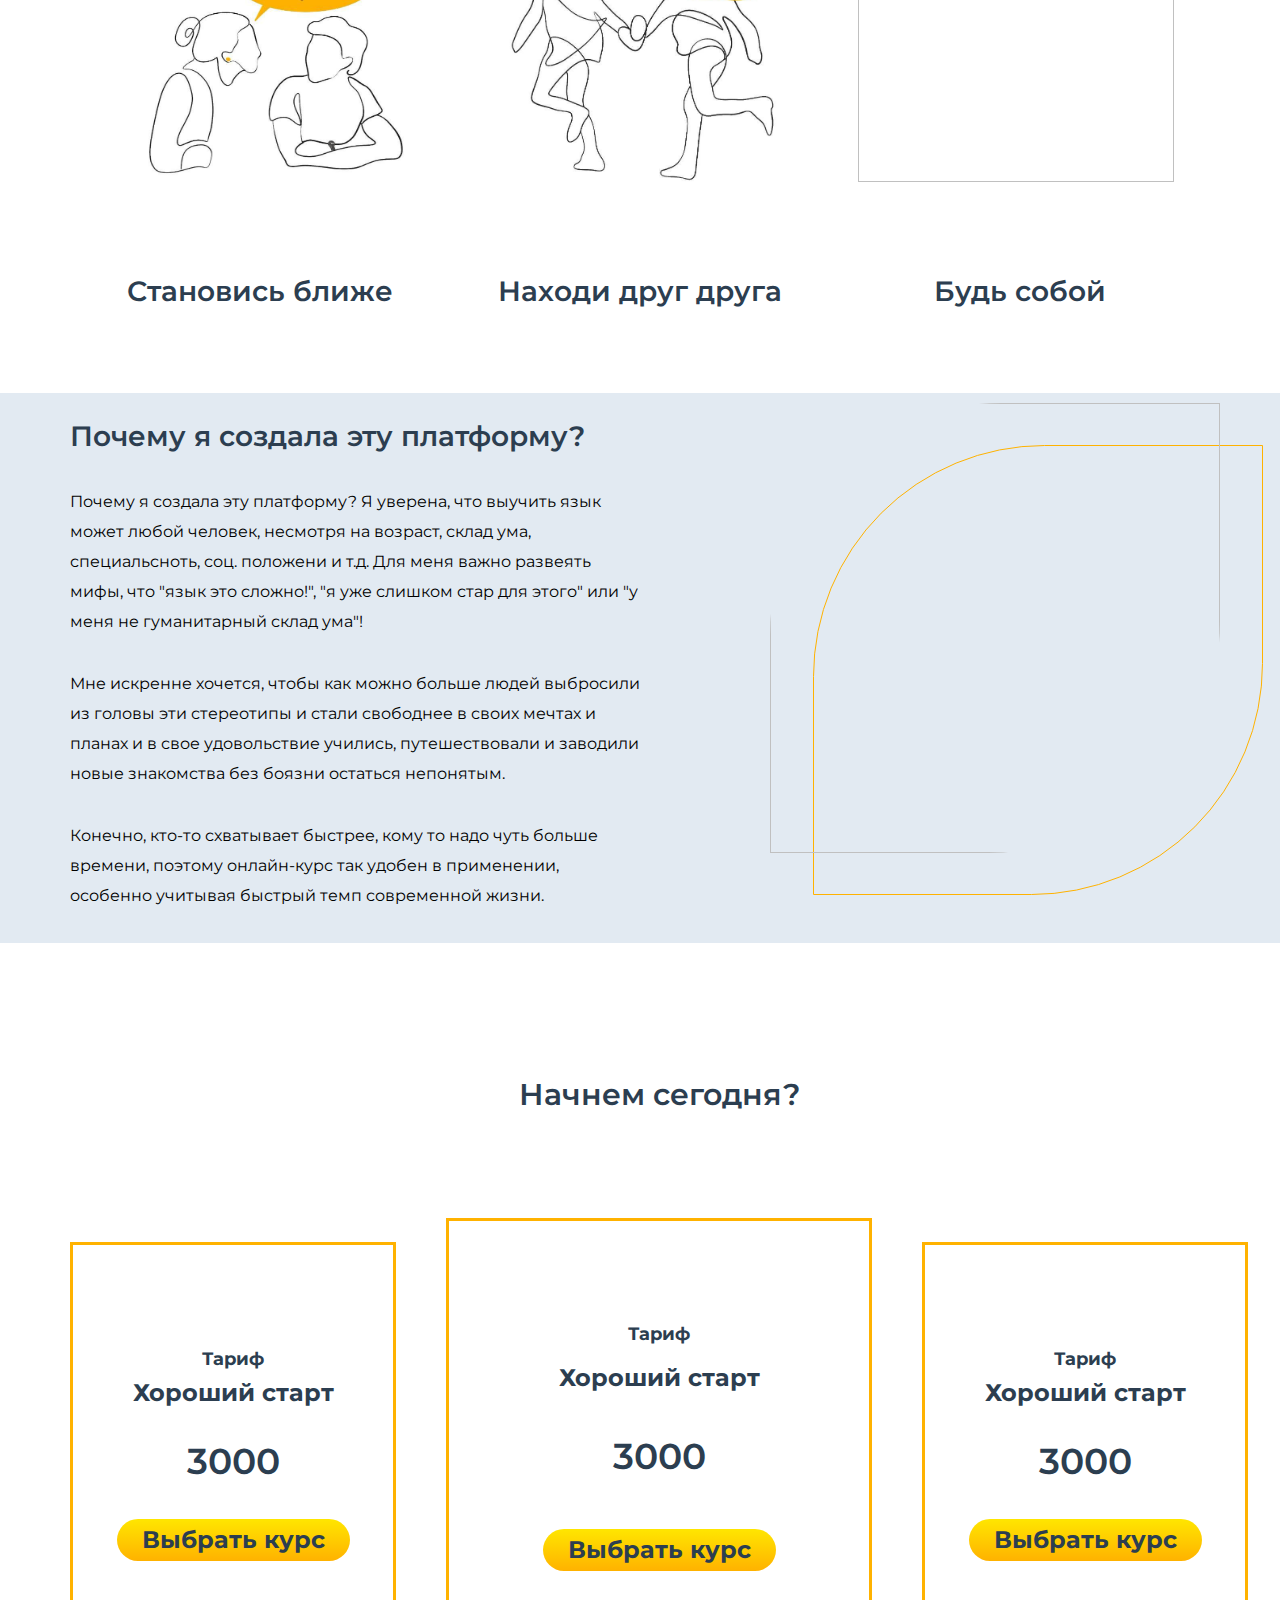
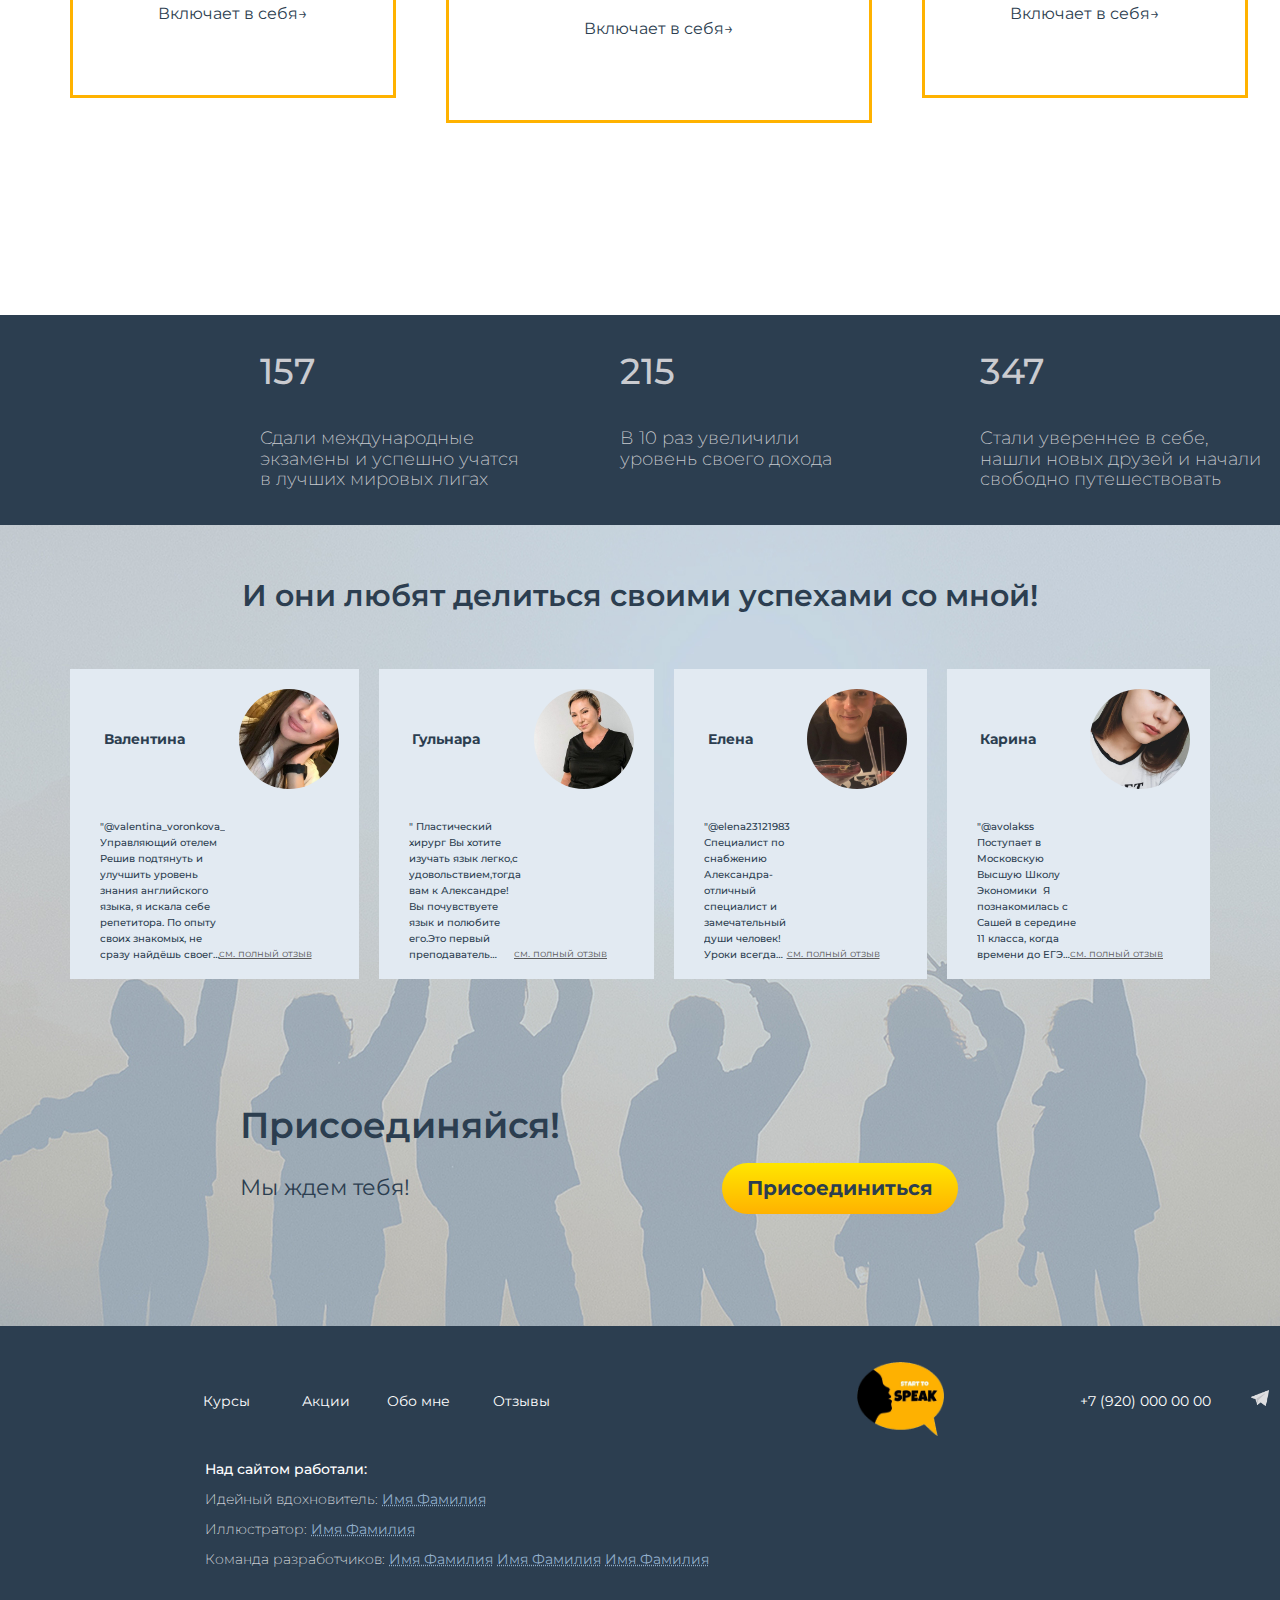
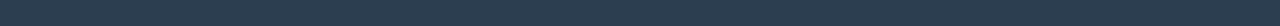
==== commit 531b53fc: "photo" ====
--- a/index.html
+++ b/index.html
@@ -7,9 +7,7 @@
     <meta name="viewport" content="width=device-width, initial-scale=1">
     <link rel="stylesheet" href="normalize.css">
     <link href="https://fonts.googleapis.com/css2?family=Montserrat:wght@200;300;400;500;600;700;800&display=swap" rel="stylesheet">
-    <script src="http://code.jquery.com/jquery-latest.min.js" type="text/javascript"></script>
-    <script src='go.js'></script>
-    <script src='base.js'></script>
+    <script src='main.js'></script>
 </head>
 <body>
      <div class="preloader">
@@ -27,7 +25,6 @@
       }, 500);
     }
   </script>
-  <div class="inTop"><span>Наверх</span></div>
     <header class="header">
     <div class="top-content width1440 d-grid">
         <div class="logo">
@@ -56,20 +53,20 @@
             <h4>Смотри видео!</h4>
             <a href="" class="btn-yellow">Смотреть</a>
         </div>
-        <img src="images/centralphoto.png" alt="" class="d-grid">
+        <img src="images/Vector 2.png" alt="" class="d-grid">
     </div>
     <div class="section-item-2 width1440">
         <h2 class = "secondary-title">Или рассчитай свой заработок сам!</h2>
         <form class="d-grid width1140 m0">
-        	<select class = "select" name="Опыт" onchange="calc()" id="experience">
-        		<option value = "none" id = "" hidden="">Опыт преподавания</option>
-        		<option value="250">Без опыта</option>
-        		<option value="500">3-10 учеников</option>
-        		<option value="1000">Более 10 учеников</option>
+        	<select class = "select" name="Опыт" id="">
+        		<option value = "none" hidden="">Опыт преподавания</option>
+        		<option value="1">Без опыта</option>
+        		<option value="2">3-10 учеников</option>
+        		<option value="3">Более 10 учеников</option>
         	</select>
-            <input type="number" onchange="calc()" value="" name="" id="hour" placeholder="Часов в день" required />
-            <input type="number" onchange="calc()" value="" name="" id="day" placeholder="Дней в неделю" required />
-            <input type="number" onchange="calc()" value="" name="" id="result" placeholder="Доход" required />
+            <input type="number" value="" name="" placeholder="Часов в день" required />
+            <input type="number" value="" name="" placeholder="Дней в неделю" required />
+            <input type="number" value="" name="" placeholder="Доход" required />
         </form>
     </div>
     <div class="section-item-3 width1140">
@@ -96,7 +93,7 @@
                 <a href="">Подробнее→</a>
             </div>
             <div class="course-item-5 b-yellow d-grid">
-                <p>1499 р</p>
+                <p>Бесплатно</p>
                 <h4>Как заработать<br>на английском</h4>
                 <a href="">Подробнее→</a>
             </div>
--- a/style.css
+++ b/style.css
@@ -155,33 +155,7 @@
 
 
 /* HEADER */
-.inTop {
-    position: fixed;
-    left: 0px;
-    top: 0px;
-    width: 20%;
-    height: 100%;
-    opacity: 0.5;
-    filter: alpha(opacity=50);
-    cursor: pointer;
-    display: none;
-}
-.inTop:hover {
-    background-color:rgba(205, 214, 219, 0.3);
-    z-index: 250;
-    opacity: 1;
-    filter: alpha(opacity=100);
-}
-.inTop span {
-    display: block;
-    width: 100%;
-    margin-top: 20px;
-    text-align: center;
-     font-size: 110%;
-    color: #52466a;
-    font-family: Georgia, Times, serif;
-    font-weight: bold;
-}
+
 .header {
     margin-top: 4em;
 }
@@ -318,8 +292,9 @@
     z-index: 1;
 }
 .section-item-1 img {
-    justify-self: start;
-    margin-left: -100px;
+    justify-self: center;
+    margin-left: -80px;
+    margin-top: -90px;
     z-index: 0;
 }
 .section-item-1 h1 {
@@ -954,7 +929,7 @@
 }
 .podbor-course-1 a:hover {
     opacity:1;
-    background: #FFE600; 
+    background: linear-gradient( #FFB200, #FFE600); 
     cursor: pointer;
 }
 }
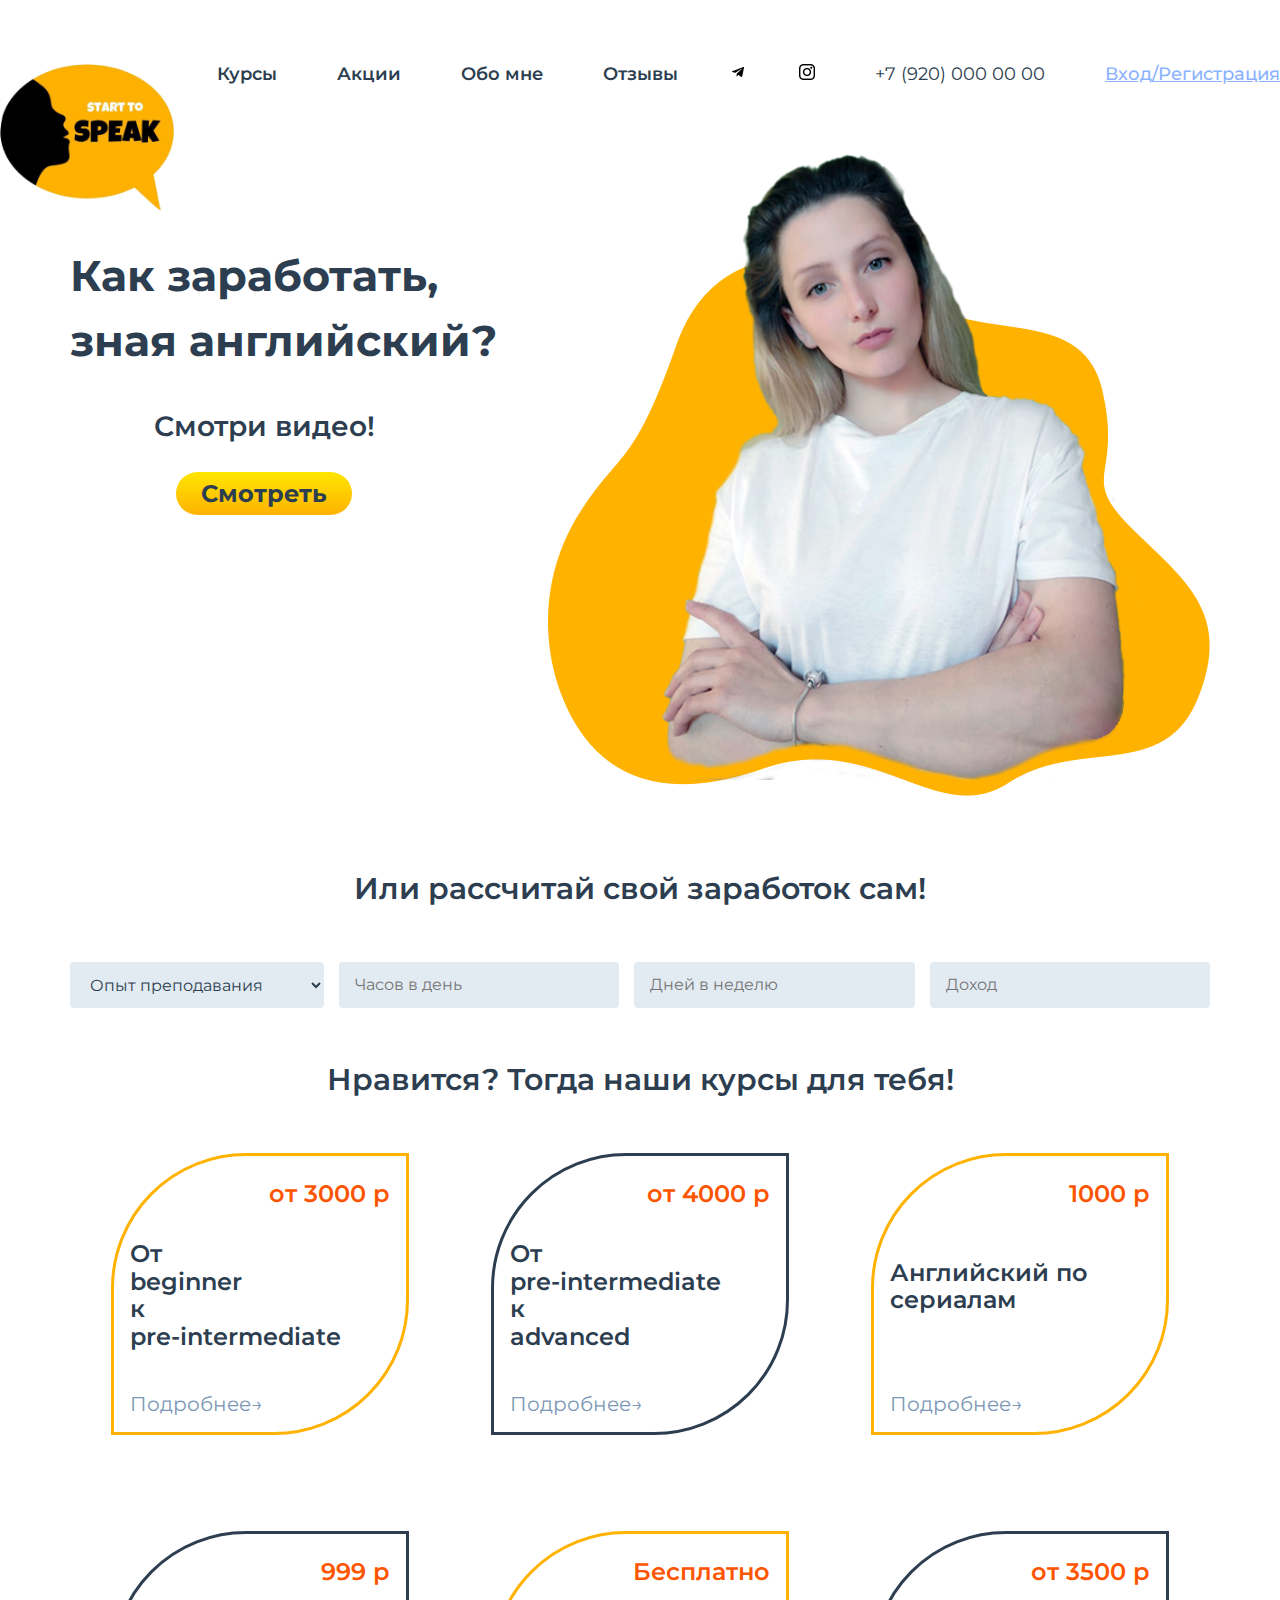
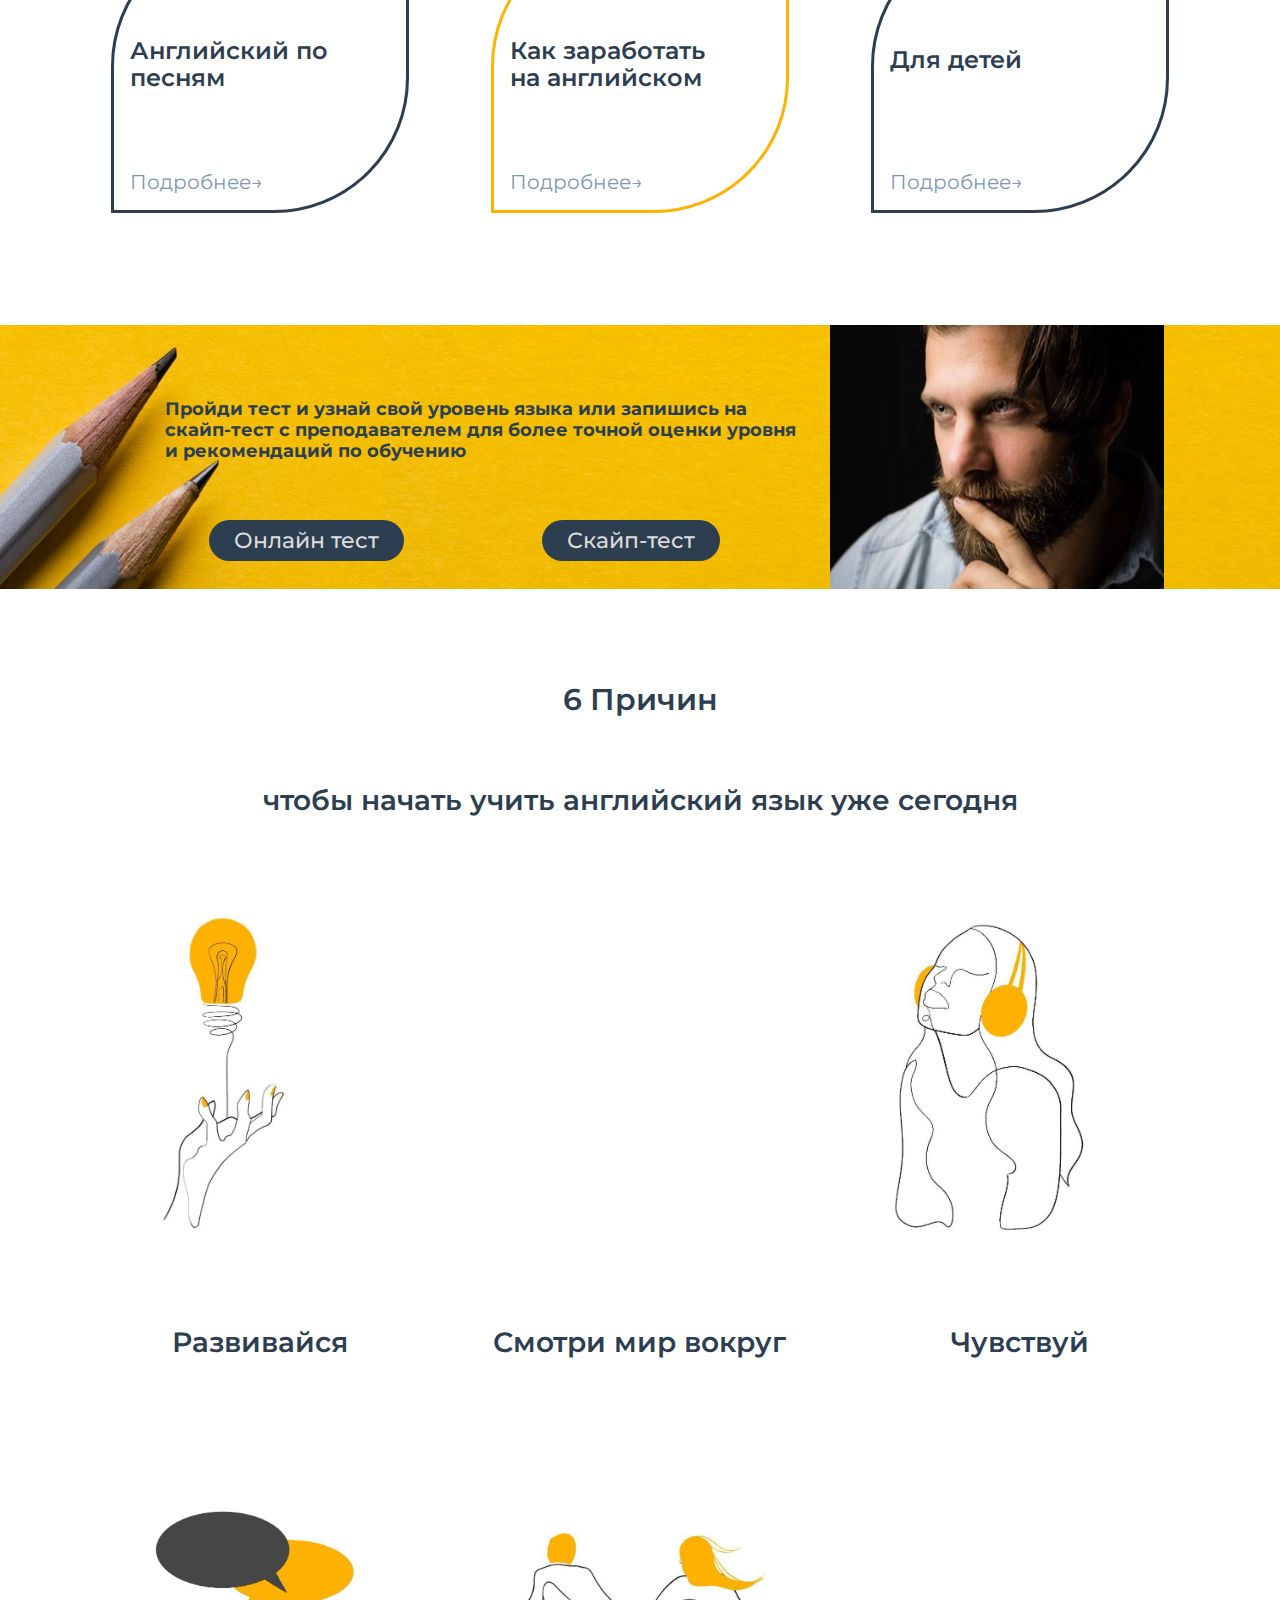
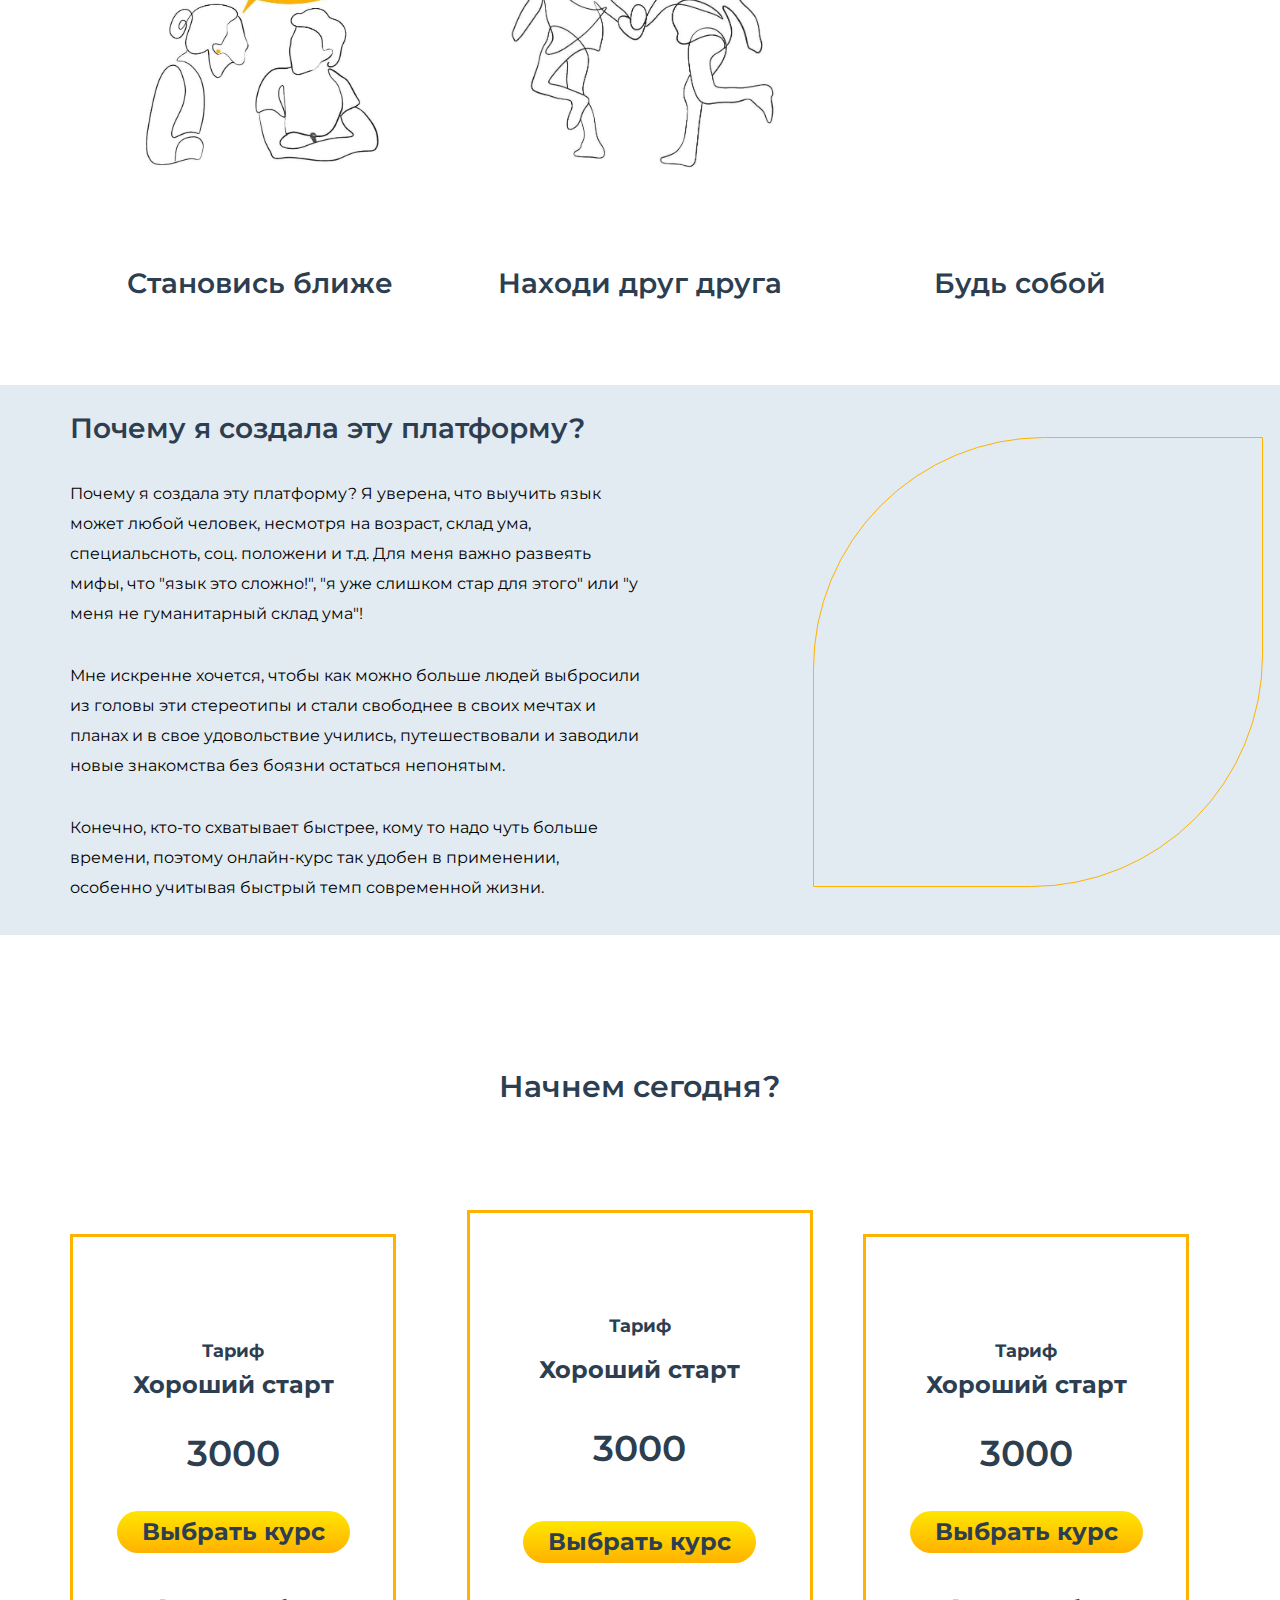
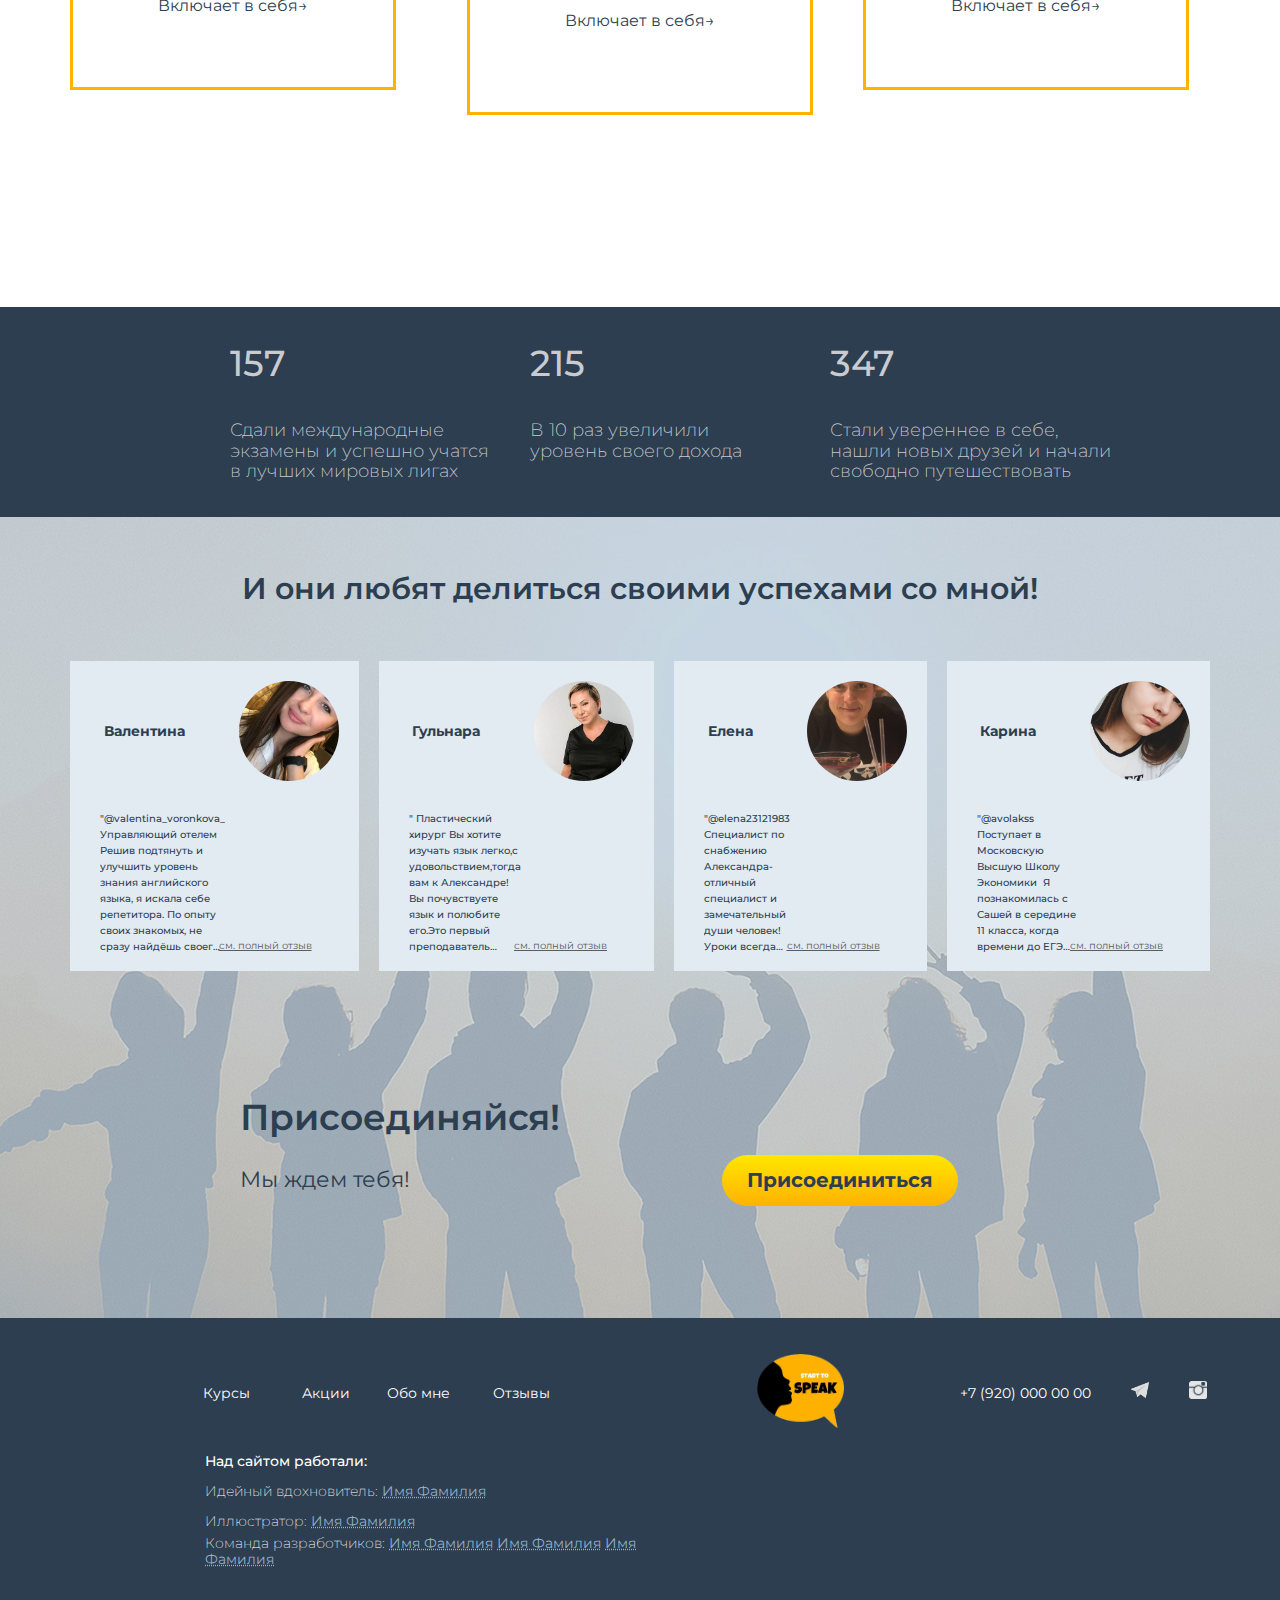
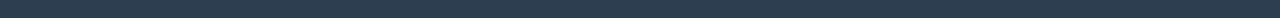
==== commit ca8056f9: "moobap" ====
--- a/index.html
+++ b/index.html
@@ -7,7 +7,9 @@
     <meta name="viewport" content="width=device-width, initial-scale=1">
     <link rel="stylesheet" href="normalize.css">
     <link href="https://fonts.googleapis.com/css2?family=Montserrat:wght@200;300;400;500;600;700;800&display=swap" rel="stylesheet">
-    <script src='main.js'></script>
+    <script src="http://code.jquery.com/jquery-latest.min.js" type="text/javascript"></script>
+    <script src='go.js'></script>
+    <script src='base.js'></script>
 </head>
 <body>
      <div class="preloader">
@@ -25,6 +27,7 @@
       }, 500);
     }
   </script>
+  <div class="inTop"><span>Вверх</span></div>
     <header class="header">
     <div class="top-content width1440 d-grid">
         <div class="logo">
@@ -47,7 +50,7 @@
     </div>
     </header>
     <section class="section">
-    <div class="section-item-1 d-grid width1440">
+    <div class="section-item-1 d-grid width1140">
         <div>
             <h1>Как заработать,<br>зная английский?</h1>
             <h4>Смотри видео!</h4>
@@ -58,15 +61,15 @@
     <div class="section-item-2 width1440">
         <h2 class = "secondary-title">Или рассчитай свой заработок сам!</h2>
         <form class="d-grid width1140 m0">
-        	<select class = "select" name="Опыт" id="">
-        		<option value = "none" hidden="">Опыт преподавания</option>
-        		<option value="1">Без опыта</option>
-        		<option value="2">3-10 учеников</option>
-        		<option value="3">Более 10 учеников</option>
+        	<select class = "select" name="Опыт" onchange="calc()" id="experience">
+        		<option value = "none" id = "" hidden="">Опыт преподавания</option>
+        		<option value="250">Без опыта</option>
+        		<option value="500">3-10 учеников</option>
+        		<option value="1000">Более 10 учеников</option>
         	</select>
-            <input type="number" value="" name="" placeholder="Часов в день" required />
-            <input type="number" value="" name="" placeholder="Дней в неделю" required />
-            <input type="number" value="" name="" placeholder="Доход" required />
+            <input type="number" onchange="calc()" value="" name="" id="hour" placeholder="Часов в день" required />
+            <input type="number" onchange="calc()" value="" name="" id="day" placeholder="Дней в неделю" required />
+            <input type="number" onchange="calc()" value="" name="" id="result" placeholder="Доход" required />
         </form>
     </div>
     <div class="section-item-3 width1140">
--- a/style.css
+++ b/style.css
@@ -41,15 +41,15 @@
     color: #2C3E50;
 }
 .width1440 {
-    width: 1440px;
+    max-width: 1440px;
     margin: 0 auto;
 }
 .width1140 {
-    width: 1140px;
+    max-width: 1140px;
     margin: 0 auto;
 }
 .width840 {
-    width: 840px;
+    max-width: 840px;
 }
 .b-black {
     border: 3px solid #2c3e50;
@@ -155,7 +155,33 @@
 
 
 /* HEADER */
-
+.inTop {
+    position: fixed;
+    left: 0px;
+    top: 0px;
+    width: 20%;
+    height: 100%;
+    opacity: 0.5;
+    filter: alpha(opacity=50);
+    cursor: pointer;
+    display: none;
+}
+.inTop:hover {
+    background-color:rgba(205, 214, 219, 0.3);
+    z-index: 250;
+    opacity: 1;
+    filter: alpha(opacity=100);
+}
+.inTop span {
+    display: block;
+    width: 100%;
+    margin-top: 20px;
+    text-align: center;
+     font-size: 110%;
+    color: #52466a;
+    font-family: Georgia, Times, serif;
+    font-weight: bold;
+}
 .header {
     margin-top: 4em;
 }
@@ -216,18 +242,19 @@
 
 /* media */
 
-    @media screen and (max-width: 380px) {
+@media screen and (max-width: 380px) {
         body {
             width: auto;
         }
         .top-content {
             grid-template-columns: none;
-            grid-template-rows: 130px 30px 30px;
+            grid-template-rows: repeat(3, auto);
+            grid-row-gap: 20px;
             justify-items: center;
         }
         .logo img{
-            width: 174px;
-            height: 147px;
+            width: 140px;
+            height: 120px;
         }
         .telegram {
             width: 16px;
@@ -241,10 +268,14 @@
             padding-left: 0;
         }
         .top-menu {
-            font-size: 18px;
+            font-size: 16px;
         }
-        .top-menu-list a{
-            color: #2C3E50;
+        .top-menu-list a {
+            color: #2C3E50; 
+        } 
+        .top-menu-list {
+            grid-template-columns: repeat(2, 1fr);
+             grid-template-rows: repeat(2, 1fr);
         }
         .top-menu-list a:hover {
             opacity:1;
@@ -258,15 +289,17 @@
             font-weight: 600;
         }
         .top-contacts {
-            grid-template-rows: repeat(4, auto);
-            font-size: 18px;
-            grid-gap: 40px;
+            grid-template-rows: repeat(2, auto);
+            grid-template-columns: repeat(2, auto);
+            justify-items: center;
+            font-size: 16px;
+            grid-gap: 30px;
         }
         .top-contacts p {
             justify-items: start;
             font-weight: 400;
         }
-        .top-contacts a:nth-child(4){
+        .top-contacts a:nth-child(4) {
             text-decoration: underline;
             color: #89b2ff;
             font-weight: 500;
@@ -277,24 +310,91 @@
             color: #ff6600;
             cursor: pointer;
         }
-    }
+        .section-item-1 {
+    grid-template-columns: none;
+}
+.section-item-1 img {
+    max-width: 80%;
+    text-align: center;
+    margin-top: -100px;
+}
+.section-item-1 h1 {
+        font-size: 26px !important;
+        text-align: center;
+}
+.section-item-1 h4 {
+        font-size: 18px !important;
+}
+.section-item-1 a {
+    margin: auto;
+    font-size: 16px;
+}
+.section-item-2 form {
+    grid-template-columns: none !important;
+    grid-template-rows: repeat(4, 1fr);
+}
+.course {
+        grid-template-areas: "ci1"
+                              "ci2"
+                             "ci3"
+                             " ci4"
+                             "ci5"
+                              "ci6" !important;
+    grid-template-columns: none;
+    grid-gap: 10px;
+    justify-items: center;
+    margin: auto;
+}
+.section-item-4 h5 {
+    display: none;
+}
+.section-item-4 a:nth-child(2) {
+    margin-left: 0 !important;
+}
+.section-item-4 a:nth-child(3){
+    margin-left: 0 !important;
+}
+.cases {
+    grid-template-areas: "c1"
+                         "c2"
+                         "c3"
+                         "c4"
+                          "c5"
+                          "c6" !important;
+    grid-template-columns: none !important;
+    grid-template-rows: repeat(6, auto);
+}
+.cases p{
+    display: none;
+}
+.why-create {
+    grid-template-columns: none;
+    grid-template-rows: repeat(2, auto);
+}
+.tarifes {
+    margin-top: 5em;
+    grid-template-areas: "tar"
+                         "start"
+                         "pet"
+                         "intens" ;
+    grid-template-columns: none;
+    grid-gap: 20px;
+}
+}
 
 /* SECTION */
 
 /* SECITEM-1 */
  
-.section-item-1 {
-    grid-template-columns: 50% 50%;
-
-}
+
 .section-item-1 div:first-child {
+    justify-self: start;
+    z-index: 1;
+}
+.section-item-1 img {
     justify-self: end;
-    z-index: 1;
-}
-.section-item-1 img {
-    justify-self: center;
     margin-left: -80px;
-    margin-top: -90px;
+    margin-top: -390px;
     z-index: 0;
 }
 .section-item-1 h1 {
@@ -425,7 +525,7 @@
 .section-item-4 div:nth-child(1) {
     margin: 0 auto;
     padding-left: 7.5em;
-    width: 1140px;
+    max-width: 1140px;
     height: 264px;
     background: url("images/photo-1521572267360-ee0c2909d518.jpg") no-repeat 830px;
     font-size: 22px;
@@ -454,8 +554,8 @@
     z-index: 1;
 }
 .case-img {
-    width: 316px;
-    height: 360px;
+    max-width: 316px;
+    max-height: 360px;
 }
 .cases {
     grid-template-areas: "c1 c2 c3"
@@ -564,7 +664,7 @@
     grid-template-columns: repeat(2, 1fr);
     margin-top: 6em;
     margin: auto;
-    width: 1140px;
+    max-width: 1140px;
     height: 500px;
     position: relative;
 }
@@ -588,7 +688,7 @@
 
 .rounded-photo {
     position: absolute;
-    width: 450px;
+    max-width: 450px;
     height: 450px;
     right: -10px;
     top: 10px;
@@ -648,7 +748,7 @@
 }
 .good-start {
     grid-area: start;
-    width: 320px;
+    max-width: 320px;
     height: 450px;
     border: 3px solid #ffb200;
     text-align: center;
@@ -657,7 +757,7 @@
 }
 .teacher-pet {
     grid-area: pet;
-    width: 420px;
+    max-width: 420px;
     height: 499px;
     border: 3px solid #ffb200;
     text-align: center;
@@ -666,7 +766,7 @@
 }
 .intensive {
     grid-area: intens;
-    width: 320px;
+    max-width: 320px;
     height: 450px;
     border: 3px solid #ffb200;
     text-align: center;
@@ -929,7 +1029,7 @@
 }
 .podbor-course-1 a:hover {
     opacity:1;
-    background: linear-gradient( #FFB200, #FFE600); 
+    background: #FFE600; 
     cursor: pointer;
 }
 }
